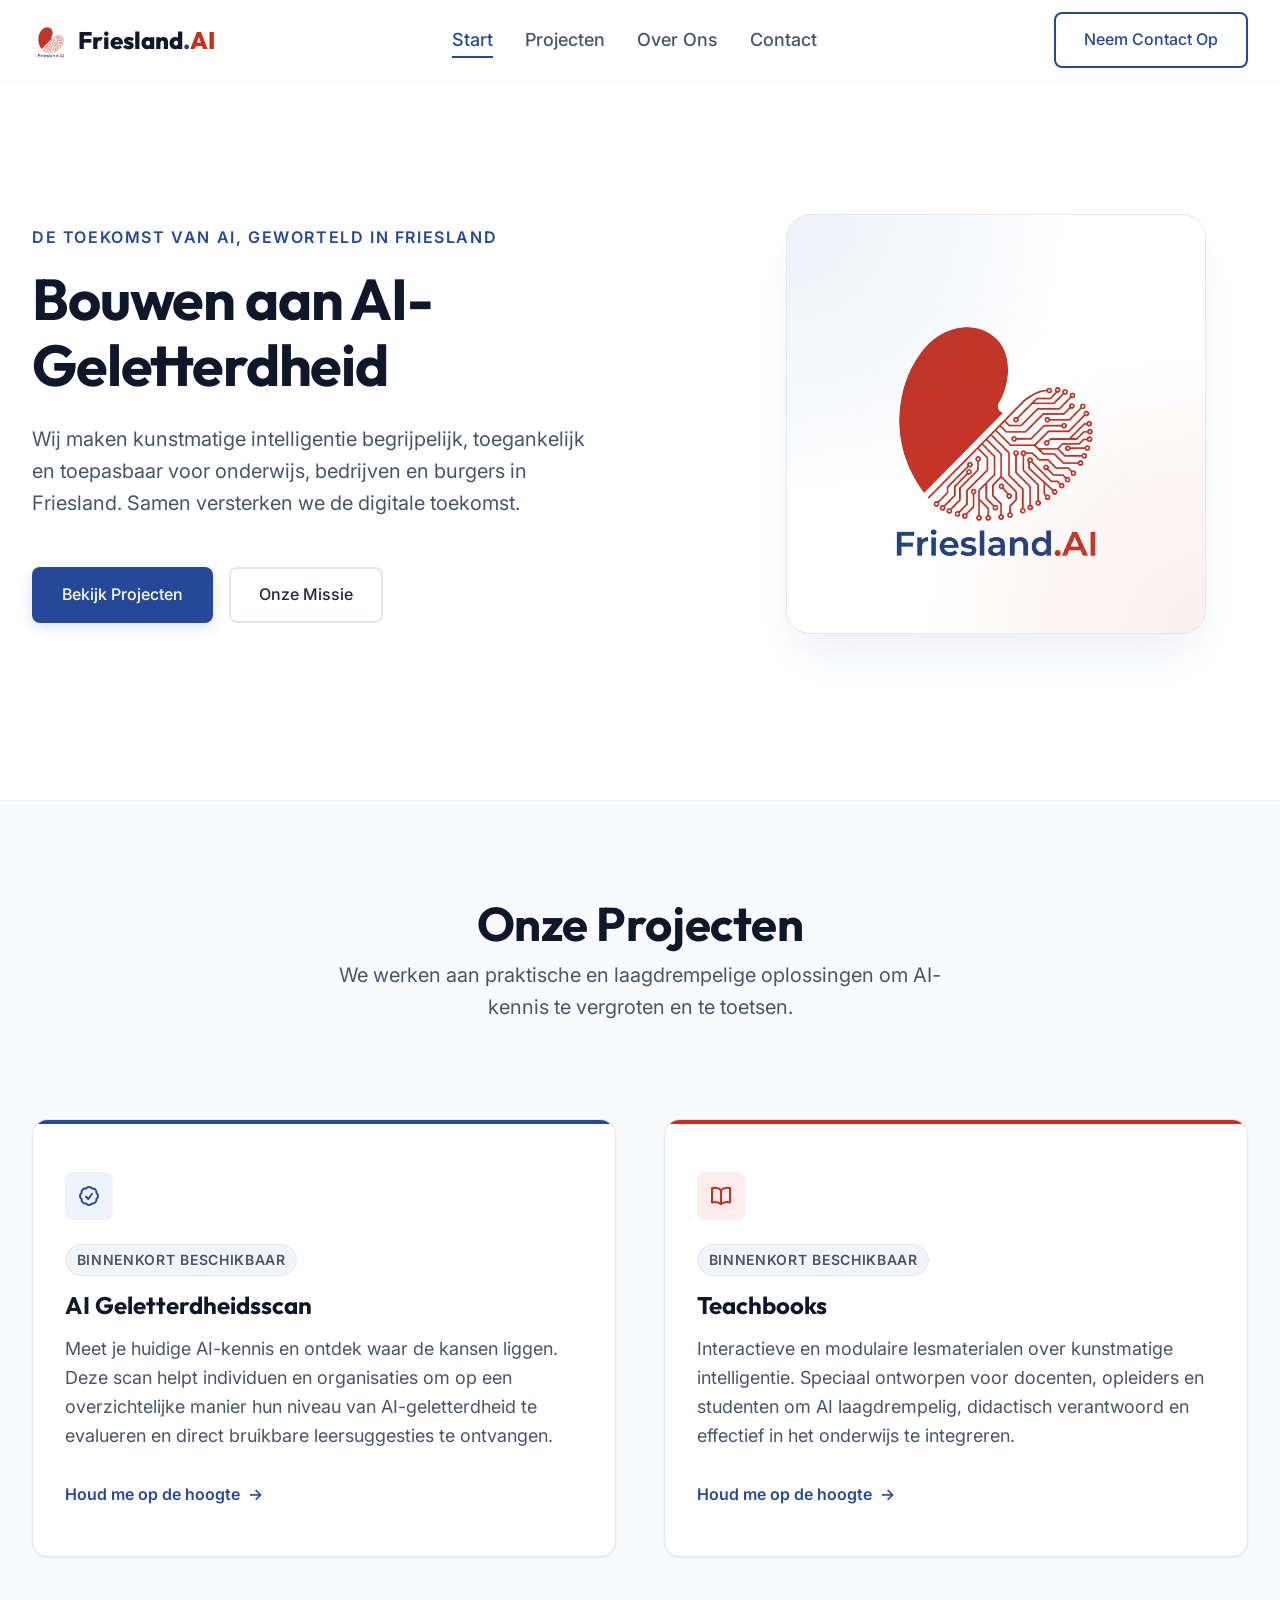
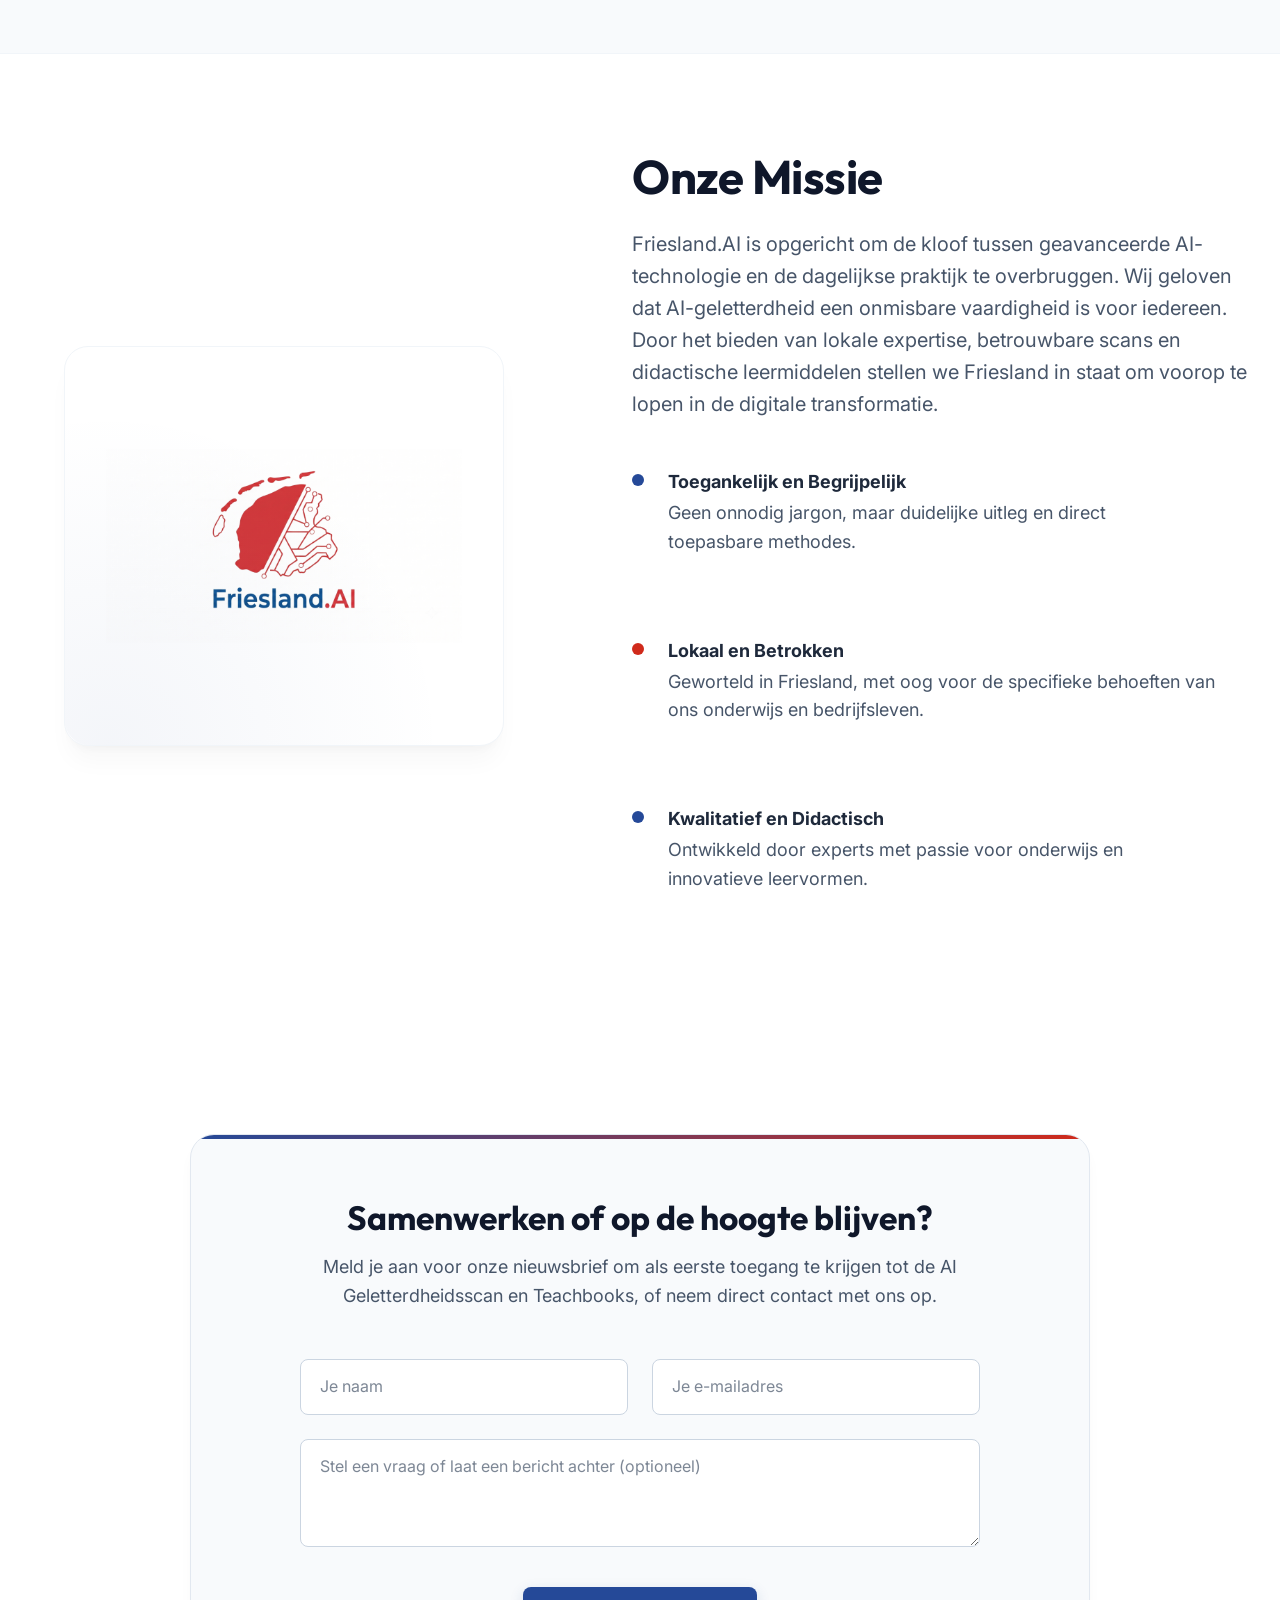
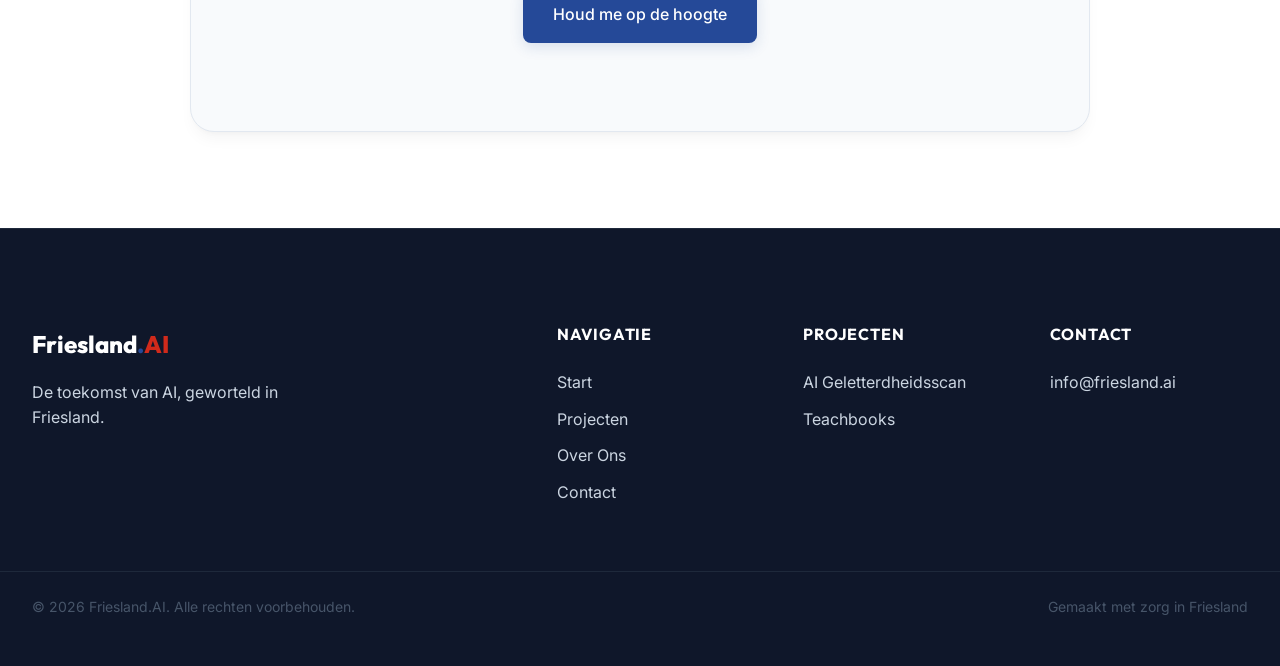
==== index.html @ bcb8479f "Add files via upload First commit" ====
<!DOCTYPE html>
<html lang="nl">
<head>
    <meta charset="UTF-8">
    <meta name="viewport" content="width=device-width, initial-scale=1.0">
    <meta name="description" content="Friesland.AI - Bouwen aan AI-geletterdheid in Friesland. Ontdek de AI Geletterdheidsscan en Teachbooks. De toekomst van AI, geworteld in Friesland.">
    <title>Friesland.AI | Bouwen aan AI-Geletterdheid</title>
    
    <!-- Favicon -->
    <link rel="icon" type="image/png" href="assets/logo_pompebled.png">
    
    <!-- Google Fonts -->
    <link rel="preconnect" href="https://fonts.googleapis.com">
    <link rel="preconnect" href="https://fonts.gstatic.com" crossorigin>
    <link href="https://fonts.googleapis.com/css2?family=Inter:wght@300;400;500;600&family=Outfit:wght@400;500;600;700;800&display=swap" rel="stylesheet">
    
    <!-- Stylesheet -->
    <link rel="stylesheet" href="styles/main.css">
</head>
<body>
    <!-- Background Glow Accents -->
    <div class="bg-glow bg-glow-blue" aria-hidden="true"></div>
    <div class="bg-glow bg-glow-red" aria-hidden="true"></div>

    <!-- Navigation Header -->
    <header class="site-header">
        <div class="header-container container">
            <a href="#home" class="logo-link" aria-label="Friesland.AI home">
                <img src="assets/logo_pompebled.png" alt="Friesland.AI Logo" class="nav-logo">
                <span class="logo-text">Friesland<span class="logo-dot">.</span><span class="logo-ai">AI</span></span>
            </a>
            <nav class="main-nav" aria-label="Hoofdmenu">
                <ul class="nav-list">
                    <li><a href="#home" class="nav-link active">Start</a></li>
                    <li><a href="#projecten" class="nav-link">Projecten</a></li>
                    <li><a href="#over-ons" class="nav-link">Over Ons</a></li>
                    <li><a href="#contact" class="nav-link">Contact</a></li>
                </ul>
            </nav>
            <div class="header-cta">
                <a href="#contact" class="btn btn-outline" id="header-cta-btn">Neem Contact Op</a>
            </div>
            <button class="mobile-nav-toggle" aria-controls="main-nav" aria-expanded="false" aria-label="Menu openen/sluiten">
                <span class="hamburger-line"></span>
                <span class="hamburger-line"></span>
                <span class="hamburger-line"></span>
            </button>
        </div>
    </header>

    <!-- Main Content -->
    <main>
        <!-- Hero Section -->
        <section id="home" class="hero-section container">
            <div class="hero-grid">
                <div class="hero-content reveal-on-scroll">
                    <span class="hero-tagline">De toekomst van AI, geworteld in Friesland</span>
                    <h1 class="hero-title">Bouwen aan AI-Geletterdheid</h1>
                    <p class="hero-lead">Wij maken kunstmatige intelligentie begrijpelijk, toegankelijk en toepasbaar voor onderwijs, bedrijven en burgers in Friesland. Samen versterken we de digitale toekomst.</p>
                    <div class="hero-actions">
                        <a href="#projecten" class="btn btn-primary">Bekijk Projecten</a>
                        <a href="#over-ons" class="btn btn-secondary">Onze Missie</a>
                    </div>
                </div>
                <div class="hero-visual-wrapper reveal-on-scroll delay-200">
                    <div class="hero-card">
                        <div class="hero-card-inner">
                            <img src="assets/logo_pompebled.png" alt="Friesland.AI Pompeblêd Logo" class="hero-logo-img">
                            <div class="hero-card-glow"></div>
                        </div>
                    </div>
                </div>
            </div>
        </section>

        <!-- Projects / Features Section -->
        <section id="projecten" class="projects-section">
            <div class="container">
                <div class="section-header reveal-on-scroll">
                    <h2 class="section-title">Onze Projecten</h2>
                    <p class="section-subtitle font-pretty">We werken aan praktische en laagdrempelige oplossingen om AI-kennis te vergroten en te toetsen.</p>
                </div>
                
                <div class="projects-grid">
                    <!-- Project 1: AI Geletterdheidsscan -->
                    <article class="project-card reveal-on-scroll">
                        <div class="card-accent-line card-accent-blue"></div>
                        <div class="card-content">
                            <div class="project-icon-box icon-blue" aria-hidden="true">
                                <svg xmlns="http://www.w3.org/2000/svg" fill="none" viewBox="0 0 24 24" stroke-width="2" stroke="currentColor" class="project-icon">
                                    <path stroke-linecap="round" stroke-linejoin="round" d="M9 12.75 11.25 15 15 9.75M21 12c0 1.268-.63 2.39-1.593 3.068a3.745 3.745 0 0 1-1.043 3.296 3.745 3.745 0 0 1-3.296 1.043A3.745 3.745 0 0 1 12 21c-1.268 0-2.39-.63-3.068-1.593a3.746 3.746 0 0 1-3.296-1.043 3.746 3.746 0 0 1-1.043-3.296A3.745 3.745 0 0 1 3 12c0-1.268.63-2.39 1.593-3.068a3.745 3.745 0 0 1 1.043-3.296 3.746 3.746 0 0 1 3.296-1.043A3.746 3.746 0 0 1 12 3c1.268 0 2.39.63 3.068 1.593a3.746 3.746 0 0 1 3.296 1.043 3.746 3.746 0 0 1 1.043 3.296A3.745 3.745 0 0 1 21 12Z" />
                                </svg>
                            </div>
                            <span class="badge badge-soon">Binnenkort beschikbaar</span>
                            <h3 class="project-title">AI Geletterdheidsscan</h3>
                            <p class="project-description font-pretty">Meet je huidige AI-kennis en ontdek waar de kansen liggen. Deze scan helpt individuen en organisaties om op een overzichtelijke manier hun niveau van AI-geletterdheid te evalueren en direct bruikbare leersuggesties te ontvangen.</p>
                            <a href="#contact" class="btn-text">Houd me op de hoogte <span class="arrow" aria-hidden="true">&rarr;</span></a>
                        </div>
                    </article>

                    <!-- Project 2: Teachbooks -->
                    <article class="project-card reveal-on-scroll delay-100">
                        <div class="card-accent-line card-accent-red"></div>
                        <div class="card-content">
                            <div class="project-icon-box icon-red" aria-hidden="true">
                                <svg xmlns="http://www.w3.org/2000/svg" fill="none" viewBox="0 0 24 24" stroke-width="2" stroke="currentColor" class="project-icon">
                                    <path stroke-linecap="round" stroke-linejoin="round" d="M12 6.042A8.967 8.967 0 0 0 6 3.75c-1.052 0-2.062.18-3 .512v14.25A8.987 8.987 0 0 1 6 18c2.305 0 4.408.867 6 2.292m0-14.25a8.966 8.966 0 0 1 6-2.292c1.052 0 2.062.18 3 .512v14.25A8.987 8.987 0 0 0 18 18a8.967 8.967 0 0 0-6 2.292m0-14.25v14.25" />
                                </svg>
                            </div>
                            <span class="badge badge-soon">Binnenkort beschikbaar</span>
                            <h3 class="project-title">Teachbooks</h3>
                            <p class="project-description font-pretty">Interactieve en modulaire lesmaterialen over kunstmatige intelligentie. Speciaal ontworpen voor docenten, opleiders en studenten om AI laagdrempelig, didactisch verantwoord en effectief in het onderwijs te integreren.</p>
                            <a href="#contact" class="btn-text">Houd me op de hoogte <span class="arrow" aria-hidden="true">&rarr;</span></a>
                        </div>
                    </article>
                </div>
            </div>
        </section>

        <!-- About Section -->
        <section id="over-ons" class="about-section container">
            <div class="about-grid">
                <div class="about-visual-wrapper reveal-on-scroll">
                    <div class="about-card">
                        <img src="assets/logo_map.png" alt="Friesland.AI Tech Kaart" class="about-logo-img">
                        <div class="about-card-glow"></div>
                    </div>
                </div>
                <div class="about-content reveal-on-scroll delay-200">
                    <h2 class="section-title">Onze Missie</h2>
                    <p class="font-pretty">Friesland.AI is opgericht om de kloof tussen geavanceerde AI-technologie en de dagelijkse praktijk te overbruggen. Wij geloven dat AI-geletterdheid een onmisbare vaardigheid is voor iedereen. Door het bieden van lokale expertise, betrouwbare scans en didactische leermiddelen stellen we Friesland in staat om voorop te lopen in de digitale transformatie.</p>
                    
                    <ul class="values-list" role="list">
                        <li>
                            <span class="value-bullet bullet-blue" aria-hidden="true"></span>
                            <div>
                                <strong>Toegankelijk en Begrijpelijk</strong>
                                <p class="value-desc font-pretty">Geen onnodig jargon, maar duidelijke uitleg en direct toepasbare methodes.</p>
                            </div>
                        </li>
                        <li>
                            <span class="value-bullet bullet-red" aria-hidden="true"></span>
                            <div>
                                <strong>Lokaal en Betrokken</strong>
                                <p class="value-desc font-pretty">Geworteld in Friesland, met oog voor de specifieke behoeften van ons onderwijs en bedrijfsleven.</p>
                            </div>
                        </li>
                        <li>
                            <span class="value-bullet bullet-blue" aria-hidden="true"></span>
                            <div>
                                <strong>Kwalitatief en Didactisch</strong>
                                <p class="value-desc font-pretty">Ontwikkeld door experts met passie voor onderwijs en innovatieve leervormen.</p>
                            </div>
                        </li>
                    </ul>
                </div>
            </div>
        </section>

        <!-- Contact Section -->
        <section id="contact" class="contact-section">
            <div class="container">
                <div class="contact-card reveal-on-scroll">
                    <div class="contact-card-content">
                        <h2 class="contact-title">Samenwerken of op de hoogte blijven?</h2>
                        <p class="contact-lead font-pretty">Meld je aan voor onze nieuwsbrief om als eerste toegang te krijgen tot de AI Geletterdheidsscan en Teachbooks, of neem direct contact met ons op.</p>
                        
                        <!-- Mini Registration Form -->
                        <form id="contact-form" class="contact-form" aria-label="Aanmelden of contact opnemen">
                            <div class="form-group-row">
                                <div class="form-group">
                                    <label for="name" class="sr-only">Naam</label>
                                    <input type="text" id="name" name="name" placeholder="Je naam" required autocomplete="name">
                                </div>
                                <div class="form-group">
                                    <label for="email" class="sr-only">E-mailadres</label>
                                    <input type="email" id="email" name="email" placeholder="Je e-mailadres" required autocomplete="email">
                                </div>
                            </div>
                            <div class="form-group-textarea">
                                <label for="message" class="sr-only">Bericht (optioneel)</label>
                                <textarea id="message" name="message" placeholder="Stel een vraag of laat een bericht achter (optioneel)" rows="3"></textarea>
                            </div>
                            <button type="submit" class="btn btn-primary btn-submit">Houd me op de hoogte</button>
                        </form>
                        <div id="form-feedback" class="form-feedback" role="alert" aria-live="polite"></div>
                    </div>
                </div>
            </div>
        </section>
    </main>

    <!-- Footer -->
    <footer class="site-footer">
        <div class="container footer-container">
            <div class="footer-brand">
                <span class="footer-logo">Friesland<span class="logo-dot">.</span><span class="logo-ai">AI</span></span>
                <p class="footer-tagline">De toekomst van AI, geworteld in Friesland.</p>
            </div>
            <div class="footer-links">
                <div class="footer-nav-col">
                    <h4 class="footer-col-title">Navigatie</h4>
                    <ul class="footer-list">
                        <li><a href="#home">Start</a></li>
                        <li><a href="#projecten">Projecten</a></li>
                        <li><a href="#over-ons">Over Ons</a></li>
                        <li><a href="#contact">Contact</a></li>
                    </ul>
                </div>
                <div class="footer-nav-col">
                    <h4 class="footer-col-title">Projecten</h4>
                    <ul class="footer-list">
                        <li><a href="#projecten">AI Geletterdheidsscan</a></li>
                        <li><a href="#projecten">Teachbooks</a></li>
                    </ul>
                </div>
                <div class="footer-nav-col">
                    <h4 class="footer-col-title">Contact</h4>
                    <ul class="footer-list">
                        <li><a href="mailto:info@friesland.ai" class="footer-email">info@friesland.ai</a></li>
                    </ul>
                </div>
            </div>
        </div>
        <div class="footer-bottom container">
            <p class="copyright">&copy; 2026 Friesland.AI. Alle rechten voorbehouden.</p>
            <p class="credits">Gemaakt met zorg in Friesland</p>
        </div>
    </footer>

    <!-- Script -->
    <script src="scripts/main.js"></script>
</body>
</html>
---- styles/main.css ----
/* CSS Cascade Layers */
@layer reset, tokens, base, layout, components, utilities;

@layer reset {
    /* Modern Reset */
    *, *::before, *::after {
        box-sizing: border-box;
        margin: 0;
        padding: 0;
    }

    html {
        scroll-behavior: smooth;
        -webkit-text-size-adjust: 100%;
    }

    body {
        min-height: 100vh;
        text-rendering: optimizeSpeed;
        line-height: 1.6;
        overflow-x: hidden;
    }

    img, picture, svg {
        max-width: 100%;
        display: block;
    }

    input, button, textarea, select {
        font: inherit;
    }

    a {
        text-decoration: none;
        color: inherit;
    }

    ul, ol {
        list-style: none;
    }
}

@layer tokens {
    :root {
        /* Color Palette */
        /* Primary Blue: #244994 -> hsl(221, 61%, 37%) */
        --color-primary-hue: 221;
        --color-primary-saturation: 61%;
        --color-primary-lightness: 37%;
        --color-primary: hsl(var(--color-primary-hue), var(--color-primary-saturation), var(--color-primary-lightness));
        --color-primary-subtle: hsl(var(--color-primary-hue), var(--color-primary-saturation), 96%);
        
        /* Secondary Red: #c73326 -> hsl(5, 77%, 46%) */
        --color-secondary-hue: 5;
        --color-secondary-saturation: 77%;
        --color-secondary-lightness: 46%;
        --color-secondary: hsl(var(--color-secondary-hue), var(--color-secondary-saturation), var(--color-secondary-lightness));
        --color-secondary-subtle: hsl(var(--color-secondary-hue), var(--color-secondary-saturation), 96%);

        /* Neutrals */
        --color-white: #ffffff;
        --color-neutral-50: #f8fafc;
        --color-neutral-100: #f1f5f9;
        --color-neutral-200: #e2e8f0;
        --color-neutral-300: #cbd5e1;
        --color-neutral-600: #475569;
        --color-neutral-800: #1e293b;
        --color-neutral-900: #0f172a;

        /* Semantic Colors */
        --color-bg: var(--color-white);
        --color-bg-subtle: var(--color-neutral-50);
        --color-text: var(--color-neutral-800);
        --color-text-muted: var(--color-neutral-600);
        --color-border: var(--color-neutral-200);

        /* Typography */
        --font-sans: 'Inter', system-ui, sans-serif;
        --font-display: 'Outfit', system-ui, sans-serif;

        /* Fluid Font Sizes using clamp() */
        --fs-xs: clamp(0.75rem, 0.7rem + 0.25vw, 0.875rem);
        --fs-sm: clamp(0.875rem, 0.8rem + 0.35vw, 1rem);
        --fs-base: clamp(1rem, 0.95rem + 0.25vw, 1.125rem);
        --fs-lg: clamp(1.125rem, 1.05rem + 0.4vw, 1.25rem);
        --fs-xl: clamp(1.25rem, 1.15rem + 0.5vw, 1.5rem);
        --fs-2xl: clamp(1.5rem, 1.3rem + 1vw, 2.25rem);
        --fs-3xl: clamp(2rem, 1.75rem + 1.5vw, 3.25rem);
        --fs-4xl: clamp(2.5rem, 2rem + 2vw, 4.5rem);

        /* Spacing */
        --space-xs: 0.5rem;
        --space-sm: 1rem;
        --space-md: 1.5rem;
        --space-lg: 2rem;
        --space-xl: 3rem;
        --space-2xl: 4rem;
        --space-3xl: 6rem;

        /* Transitions */
        --transition-fast: 0.2s cubic-bezier(0.4, 0, 0.2, 1);
        --transition-normal: 0.3s cubic-bezier(0.4, 0, 0.2, 1);
        --transition-slow: 0.6s cubic-bezier(0.4, 0, 0.2, 1);

        /* Shadows */
        --shadow-sm: 0 1px 3px 0 rgb(0 0 0 / 0.05), 0 1px 2px -1px rgb(0 0 0 / 0.05);
        --shadow-md: 0 4px 6px -1px rgb(0 0 0 / 0.05), 0 2px 4px -2px rgb(0 0 0 / 0.05);
        --shadow-lg: 0 10px 15px -3px rgb(0 0 0 / 0.04), 0 4px 6px -4px rgb(0 0 0 / 0.04);
        --shadow-xl: 0 20px 25px -5px rgb(0 0 0 / 0.03), 0 8px 10px -6px rgb(0 0 0 / 0.03);
        --shadow-premium: 0 30px 60px -15px rgba(36, 73, 148, 0.08), 0 15px 30px -10px rgba(199, 51, 38, 0.04);

        /* Border Radius */
        --radius-sm: 8px;
        --radius-md: 16px;
        --radius-lg: 24px;
        --radius-full: 9999px;
    }
}

@layer base {
    html {
        color-scheme: light;
        background-color: var(--color-bg);
    }

    body {
        font-family: var(--font-sans);
        color: var(--color-text);
        font-size: var(--fs-base);
        background-color: var(--color-bg);
    }

    h1, h2, h3, h4 {
        font-family: var(--font-display);
        color: var(--color-neutral-900);
        font-weight: 700;
        line-height: 1.15;
    }

    h1 { font-size: var(--fs-4xl); }
    h2 { font-size: var(--fs-3xl); }
    h3 { font-size: var(--fs-2xl); }
    h4 { font-size: var(--fs-xl); }

    p {
        color: var(--color-text-muted);
        line-height: 1.6;
    }

    /* Selection Highlight Styling */
    ::selection {
        background-color: hsla(var(--color-primary-hue), var(--color-primary-saturation), var(--color-primary-lightness), 0.1);
        color: var(--color-primary);
    }

    /* Accessibility Focus Styling */
    :focus-visible {
        outline: 3px solid var(--color-primary);
        outline-offset: 4px;
    }
}

@layer layout {
    .container {
        width: 100%;
        max-width: 1280px;
        margin-inline: auto;
        padding-inline: var(--space-md);
    }

    @media (min-width: 640px) {
        .container {
            padding-inline: var(--space-lg);
        }
    }

    /* Background Ambient Glows */
    .bg-glow {
        position: absolute;
        width: min(80vw, 600px);
        aspect-ratio: 1;
        border-radius: var(--radius-full);
        filter: blur(120px);
        opacity: 0.08;
        pointer-events: none;
        z-index: -1;
    }

    .bg-glow-blue {
        top: -100px;
        left: -100px;
        background: radial-gradient(circle, var(--color-primary) 0%, transparent 70%);
    }

    .bg-glow-red {
        top: 40vh;
        right: -200px;
        background: radial-gradient(circle, var(--color-secondary) 0%, transparent 70%);
    }

    /* Site Header */
    .site-header {
        position: fixed;
        top: 0;
        left: 0;
        width: 100%;
        z-index: 100;
        border-bottom: 1px solid rgba(226, 232, 240, 0.4);
        background-color: rgba(255, 255, 255, 0.8);
        backdrop-filter: blur(12px);
        -webkit-backdrop-filter: blur(12px);
        transition: background-color var(--transition-fast), border-color var(--transition-fast);
    }

    .site-header.scrolled {
        background-color: rgba(255, 255, 255, 0.95);
        border-bottom-color: var(--color-neutral-200);
        box-shadow: 0 10px 30px -10px rgba(0, 0, 0, 0.02);
    }

    .header-container {
        display: flex;
        align-items: center;
        justify-content: space-between;
        height: 80px;
        transition: height var(--transition-fast);
    }

    .site-header.scrolled .header-container {
        height: 68px;
    }

    .logo-link {
        display: flex;
        align-items: center;
        gap: var(--space-xs);
        font-family: var(--font-display);
        font-weight: 800;
        font-size: var(--fs-xl);
        color: var(--color-neutral-900);
    }

    .nav-logo {
        height: 38px;
        width: auto;
        object-fit: contain;
    }

    .logo-dot {
        color: var(--color-primary);
    }

    .logo-ai {
        color: var(--color-secondary);
    }

    .main-nav {
        display: none;
    }

    .nav-list {
        display: flex;
        gap: var(--space-lg);
    }

    .nav-link {
        font-weight: 500;
        color: var(--color-text-muted);
        transition: color var(--transition-fast);
        position: relative;
        padding-block: var(--space-xs);
    }

    .nav-link::after {
        content: '';
        position: absolute;
        bottom: 0;
        left: 0;
        width: 100%;
        height: 2px;
        background-color: var(--color-primary);
        transform: scaleX(0);
        transform-origin: right;
        transition: transform var(--transition-fast);
    }

    .nav-link:hover {
        color: var(--color-primary);
    }

    .nav-link:hover::after,
    .nav-link.active::after {
        transform: scaleX(1);
        transform-origin: left;
    }

    .nav-link.active {
        color: var(--color-primary);
    }

    .header-cta {
        display: none;
    }

    /* Mobile Menu Toggle */
    .mobile-nav-toggle {
        display: flex;
        flex-direction: column;
        justify-content: space-between;
        width: 24px;
        height: 18px;
        background: transparent;
        border: none;
        cursor: pointer;
        z-index: 150;
    }

    .hamburger-line {
        width: 100%;
        height: 2px;
        background-color: var(--color-neutral-900);
        transition: transform var(--transition-normal), opacity var(--transition-normal);
        transform-origin: left center;
    }

    .mobile-nav-toggle[aria-expanded="true"] .hamburger-line:nth-child(1) {
        transform: rotate(45deg) translate(0, -1px);
    }

    .mobile-nav-toggle[aria-expanded="true"] .hamburger-line:nth-child(2) {
        opacity: 0;
    }

    .mobile-nav-toggle[aria-expanded="true"] .hamburger-line:nth-child(3) {
        transform: rotate(-45deg) translate(0, 1px);
    }

    /* Desktop Navigation overrides */
    @media (min-width: 768px) {
        .main-nav {
            display: block;
        }

        .header-cta {
            display: block;
        }

        .mobile-nav-toggle {
            display: none;
        }
    }

    /* Mobile Nav Active */
    @media (max-width: 767px) {
        .main-nav {
            position: fixed;
            top: 0;
            left: 0;
            width: 100%;
            height: 100vh;
            background-color: var(--color-white);
            z-index: 90;
            display: flex;
            align-items: center;
            justify-content: center;
            transform: translateX(100%);
            transition: transform var(--transition-normal);
        }

        .main-nav.active {
            transform: translateX(0);
        }

        .nav-list {
            flex-direction: column;
            align-items: center;
            gap: var(--space-xl);
        }

        .nav-link {
            font-size: var(--fs-xl);
        }
    }

    /* Hero Section Layout */
    .hero-section {
        padding-top: calc(80px + var(--space-2xl));
        padding-bottom: var(--space-3xl);
        min-height: min(100vh, 800px);
        display: flex;
        align-items: center;
    }

    .hero-grid {
        display: grid;
        grid-template-columns: 1fr;
        gap: var(--space-2xl);
        align-items: center;
        width: 100%;
    }

    @media (min-width: 992px) {
        .hero-grid {
            grid-template-columns: 1.1fr 0.9fr;
            gap: var(--space-3xl);
        }
    }

    .hero-content {
        display: flex;
        flex-direction: column;
        align-items: flex-start;
    }

    .hero-tagline {
        font-family: var(--font-sans);
        font-weight: 600;
        font-size: var(--fs-sm);
        text-transform: uppercase;
        letter-spacing: 0.1em;
        color: var(--color-primary);
        margin-bottom: var(--space-sm);
        display: inline-block;
    }

    .hero-title {
        margin-bottom: var(--space-md);
        letter-spacing: -0.02em;
    }

    .hero-lead {
        font-size: var(--fs-lg);
        margin-bottom: var(--space-xl);
        max-width: 580px;
    }

    .hero-actions {
        display: flex;
        flex-wrap: wrap;
        gap: var(--space-sm);
        width: 100%;
    }

    @media (min-width: 480px) {
        .hero-actions {
            width: auto;
        }
    }

    /* Hero Visual Card */
    .hero-visual-wrapper {
        display: flex;
        justify-content: center;
        align-items: center;
    }

    .hero-card {
        width: 100%;
        max-width: 420px;
        aspect-ratio: 1;
        position: relative;
        perspective: 1000px;
    }

    .hero-card-inner {
        width: 100%;
        height: 100%;
        background-color: var(--color-white);
        border: 1px solid var(--color-neutral-200);
        border-radius: var(--radius-lg);
        box-shadow: var(--shadow-premium);
        display: flex;
        align-items: center;
        justify-content: center;
        padding: var(--space-xl);
        transition: transform var(--transition-normal), box-shadow var(--transition-normal);
        position: relative;
        overflow: hidden;
    }

    .hero-card:hover .hero-card-inner {
        transform: translateY(-8px) rotateX(4deg) rotateY(-4deg);
        box-shadow: 0 40px 80px -20px rgba(36, 73, 148, 0.12), 0 20px 40px -15px rgba(199, 51, 38, 0.06);
    }

    .hero-logo-img {
        width: 90%;
        height: 90%;
        object-fit: contain;
        transition: transform var(--transition-slow);
    }

    .hero-card:hover .hero-logo-img {
        transform: scale(1.04);
    }

    .hero-card-glow {
        position: absolute;
        top: 0;
        left: 0;
        width: 100%;
        height: 100%;
        background: radial-gradient(circle at 100% 100%, rgba(199, 51, 38, 0.08) 0%, transparent 50%),
                    radial-gradient(circle at 0% 0%, rgba(36, 73, 148, 0.08) 0%, transparent 50%);
        pointer-events: none;
    }

    /* Projects Section Layout */
    .projects-section {
        background-color: var(--color-bg-subtle);
        padding-block: var(--space-3xl);
        border-block: 1px solid var(--color-neutral-100);
    }

    .section-header {
        text-align: center;
        margin-bottom: var(--space-3xl);
        max-width: 650px;
        margin-inline: auto;
    }

    .section-title {
        margin-bottom: var(--space-xs);
        letter-spacing: -0.01em;
    }

    .section-subtitle {
        font-size: var(--fs-lg);
        color: var(--color-text-muted);
    }

    .projects-grid {
        display: grid;
        grid-template-columns: 1fr;
        gap: var(--space-xl);
    }

    @media (min-width: 768px) {
        .projects-grid {
            grid-template-columns: repeat(2, 1fr);
        }
    }

    /* About Section Layout */
    .about-section {
        padding-block: var(--space-3xl);
    }

    .about-grid {
        display: grid;
        grid-template-columns: 1fr;
        gap: var(--space-2xl);
        align-items: center;
    }

    @media (min-width: 992px) {
        .about-grid {
            grid-template-columns: 0.9fr 1.1fr;
            gap: var(--space-3xl);
        }
    }

    .about-visual-wrapper {
        display: flex;
        justify-content: center;
    }

    .about-card {
        width: 100%;
        max-width: 440px;
        aspect-ratio: 1.1;
        background-color: var(--color-white);
        border: 1px solid var(--color-neutral-100);
        border-radius: var(--radius-lg);
        box-shadow: var(--shadow-xl);
        display: flex;
        align-items: center;
        justify-content: center;
        padding: var(--space-lg);
        position: relative;
    }

    .about-logo-img {
        width: 95%;
        height: 95%;
        object-fit: contain;
    }

    .about-card-glow {
        position: absolute;
        top: 0;
        left: 0;
        width: 100%;
        height: 100%;
        background: radial-gradient(circle at 10% 100%, rgba(36, 73, 148, 0.05) 0%, transparent 60%);
        pointer-events: none;
        border-radius: var(--radius-lg);
    }

    .about-content {
        display: flex;
        flex-direction: column;
        align-items: flex-start;
    }

    .about-content .section-title {
        margin-bottom: var(--space-md);
    }

    .about-content p {
        margin-bottom: var(--space-xl);
        font-size: var(--fs-lg);
    }

    /* Contact Section Layout */
    .contact-section {
        padding-block: var(--space-3xl);
        background-color: var(--color-bg);
    }

    .contact-card {
        background-color: var(--color-bg-subtle);
        border: 1px solid var(--color-neutral-200);
        border-radius: var(--radius-lg);
        padding: var(--space-xl) var(--space-md);
        max-width: 900px;
        margin-inline: auto;
        box-shadow: var(--shadow-lg);
        position: relative;
        overflow: hidden;
    }

    @media (min-width: 640px) {
        .contact-card {
            padding: var(--space-2xl) var(--space-xl);
        }
    }

    .contact-card::before {
        content: '';
        position: absolute;
        top: 0;
        left: 0;
        width: 100%;
        height: 4px;
        background: linear-gradient(to right, var(--color-primary), var(--color-secondary));
    }

    .contact-card-content {
        max-width: 680px;
        margin-inline: auto;
        text-align: center;
    }

    .contact-title {
        font-size: var(--fs-2xl);
        margin-bottom: var(--space-sm);
    }

    .contact-lead {
        font-size: var(--fs-base);
        margin-bottom: var(--space-xl);
    }

    /* Site Footer Layout */
    .site-footer {
        background-color: var(--color-neutral-900);
        color: var(--color-neutral-300);
        padding-top: var(--space-3xl);
        padding-bottom: var(--space-xl);
        border-top: 1px solid var(--color-neutral-800);
    }

    .footer-container {
        display: grid;
        grid-template-columns: 1fr;
        gap: var(--space-2xl);
        margin-bottom: var(--space-2xl);
    }

    @media (min-width: 768px) {
        .footer-container {
            grid-template-columns: 1fr 1.5fr;
        }
    }

    .footer-brand {
        display: flex;
        flex-direction: column;
        gap: var(--space-sm);
    }

    .footer-logo {
        font-family: var(--font-display);
        font-weight: 800;
        font-size: var(--fs-xl);
        color: var(--color-white);
    }

    .footer-tagline {
        color: var(--color-neutral-300);
        font-size: var(--fs-sm);
        max-width: 280px;
    }

    .footer-links {
        display: grid;
        grid-template-columns: repeat(2, 1fr);
        gap: var(--space-xl);
    }

    @media (min-width: 480px) {
        .footer-links {
            grid-template-columns: repeat(3, 1fr);
        }
    }

    .footer-col-title {
        color: var(--color-white);
        font-size: var(--fs-sm);
        text-transform: uppercase;
        letter-spacing: 0.05em;
        margin-bottom: var(--space-md);
    }

    .footer-list {
        display: flex;
        flex-direction: column;
        gap: var(--space-xs);
    }

    .footer-list a {
        font-size: var(--fs-sm);
        color: var(--color-neutral-300);
        transition: color var(--transition-fast);
    }

    .footer-list a:hover {
        color: var(--color-white);
    }

    .footer-email {
        word-break: break-all;
    }

    .footer-bottom {
        border-top: 1px solid var(--color-neutral-800);
        padding-top: var(--space-md);
        display: flex;
        flex-direction: column;
        gap: var(--space-sm);
        align-items: center;
        text-align: center;
    }

    @media (min-width: 640px) {
        .footer-bottom {
            flex-direction: row;
            justify-content: space-between;
            text-align: left;
        }
    }

    .copyright, .credits {
        font-size: var(--fs-xs);
        color: var(--color-neutral-600);
    }
}

@layer components {
    /* Buttons */
    .btn {
        display: inline-flex;
        align-items: center;
        justify-content: center;
        padding: 0.85em 1.75em;
        font-weight: 500;
        border-radius: var(--radius-sm);
        transition: transform var(--transition-fast), box-shadow var(--transition-fast), background-color var(--transition-fast), border-color var(--transition-fast), color var(--transition-fast);
        cursor: pointer;
        border: 2px solid transparent;
        font-size: var(--fs-sm);
        text-align: center;
    }

    .btn-primary {
        background-color: var(--color-primary);
        color: var(--color-white);
        box-shadow: 0 4px 14px 0 rgba(36, 73, 148, 0.15);
    }

    .btn-primary:hover {
        background-color: hsl(var(--color-primary-hue), var(--color-primary-saturation), calc(var(--color-primary-lightness) - 5%));
        transform: translateY(-2px);
        box-shadow: 0 6px 20px 0 rgba(36, 73, 148, 0.25);
    }

    .btn-primary:active {
        transform: translateY(0);
    }

    .btn-secondary {
        background-color: var(--color-bg);
        color: var(--color-text);
        border-color: var(--color-neutral-200);
    }

    .btn-secondary:hover {
        background-color: var(--color-bg-subtle);
        border-color: var(--color-neutral-300);
        transform: translateY(-2px);
    }

    .btn-secondary:active {
        transform: translateY(0);
    }

    .btn-outline {
        background-color: transparent;
        color: var(--color-primary);
        border-color: var(--color-primary);
    }

    .btn-outline:hover {
        background-color: var(--color-primary-subtle);
        transform: translateY(-2px);
    }

    .btn-outline:active {
        transform: translateY(0);
    }

    /* Cards */
    .project-card {
        background-color: var(--color-white);
        border: 1px solid var(--color-neutral-200);
        border-radius: var(--radius-md);
        overflow: hidden;
        display: flex;
        flex-direction: column;
        position: relative;
        box-shadow: var(--shadow-sm);
        transition: transform var(--transition-normal), box-shadow var(--transition-normal), border-color var(--transition-normal);
    }

    .project-card:hover {
        transform: translateY(-6px);
        box-shadow: var(--shadow-lg);
        border-color: var(--color-neutral-300);
    }

    .card-accent-line {
        height: 4px;
        width: 100%;
    }

    .card-accent-blue {
        background-color: var(--color-primary);
    }

    .card-accent-red {
        background-color: var(--color-secondary);
    }

    .card-content {
        padding: var(--space-xl) var(--space-lg);
        display: flex;
        flex-direction: column;
        align-items: flex-start;
        flex-grow: 1;
    }

    .project-icon-box {
        display: inline-flex;
        align-items: center;
        justify-content: center;
        width: 48px;
        aspect-ratio: 1;
        border-radius: var(--radius-sm);
        margin-bottom: var(--space-md);
    }

    .icon-blue {
        background-color: var(--color-primary-subtle);
        color: var(--color-primary);
    }

    .icon-red {
        background-color: var(--color-secondary-subtle);
        color: var(--color-secondary);
    }

    .project-icon {
        width: 24px;
        height: 24px;
    }

    .project-title {
        font-size: var(--fs-xl);
        margin-bottom: var(--space-sm);
    }

    .project-description {
        margin-bottom: var(--space-lg);
        flex-grow: 1;
    }

    /* Badges */
    .badge {
        display: inline-block;
        padding: 0.25em 0.75em;
        font-size: var(--fs-xs);
        font-weight: 600;
        border-radius: var(--radius-full);
        margin-bottom: var(--space-sm);
        text-transform: uppercase;
        letter-spacing: 0.05em;
    }

    .badge-soon {
        background-color: var(--color-neutral-100);
        color: var(--color-neutral-600);
        border: 1px solid var(--color-neutral-200);
    }

    .project-card:hover .badge-soon {
        background-color: var(--color-white);
        border-color: var(--color-neutral-300);
    }

    /* Interactive text links */
    .btn-text {
        font-weight: 600;
        font-size: var(--fs-sm);
        color: var(--color-primary);
        display: inline-flex;
        align-items: center;
        gap: var(--space-xs);
        transition: color var(--transition-fast);
    }

    .btn-text .arrow {
        transition: transform var(--transition-fast);
    }

    .btn-text:hover {
        color: var(--color-secondary);
    }

    .btn-text:hover .arrow {
        transform: translateX(4px);
    }

    /* Value items in about us */
    .values-list {
        display: flex;
        flex-direction: column;
        gap: var(--space-lg);
        width: 100%;
    }

    .values-list li {
        display: flex;
        gap: var(--space-md);
        align-items: flex-start;
    }

    .value-bullet {
        width: 12px;
        height: 12px;
        border-radius: var(--radius-full);
        margin-top: 6px;
        flex-shrink: 0;
    }

    .bullet-blue { background-color: var(--color-primary); }
    .bullet-red { background-color: var(--color-secondary); }

    .value-desc {
        font-size: var(--fs-base);
        margin-top: 2px;
    }

    /* Contact Form Styles */
    .contact-form {
        width: 100%;
        display: flex;
        flex-direction: column;
        gap: var(--space-md);
        margin-top: var(--space-lg);
    }

    .form-group-row {
        display: grid;
        grid-template-columns: 1fr;
        gap: var(--space-md);
    }

    @media (min-width: 640px) {
        .form-group-row {
            grid-template-columns: repeat(2, 1fr);
        }
    }

    .form-group, .form-group-textarea {
        display: flex;
        flex-direction: column;
    }

    .contact-form input,
    .contact-form textarea {
        width: 100%;
        padding: 0.9em 1.2em;
        background-color: var(--color-white);
        border: 1px solid var(--color-neutral-300);
        border-radius: var(--radius-sm);
        font-size: var(--fs-sm);
        transition: border-color var(--transition-fast), box-shadow var(--transition-fast);
        color: var(--color-neutral-900);
    }

    .contact-form input::placeholder,
    .contact-form textarea::placeholder {
        color: var(--color-neutral-600);
        opacity: 0.7;
    }

    .contact-form input:focus,
    .contact-form textarea:focus {
        outline: none;
        border-color: var(--color-primary);
        box-shadow: 0 0 0 3px hsla(var(--color-primary-hue), var(--color-primary-saturation), var(--color-primary-lightness), 0.1);
    }

    .contact-form textarea {
        resize: vertical;
        min-block-size: 100px;
    }

    .btn-submit {
        width: 100%;
        margin-top: var(--space-sm);
    }

    @media (min-width: 480px) {
        .btn-submit {
            align-self: center;
            width: auto;
            min-width: 220px;
        }
    }

    .form-feedback {
        margin-top: var(--space-md);
        font-size: var(--fs-sm);
        font-weight: 500;
        opacity: 0;
        transition: opacity var(--transition-fast);
    }

    .form-feedback.success {
        color: #15803d; /* Green alert color */
        opacity: 1;
    }

    .form-feedback.error {
        color: var(--color-secondary);
        opacity: 1;
    }
}

@layer utilities {
    /* Screen Reader Only utility */
    .sr-only {
        position: absolute;
        width: 1px;
        height: 1px;
        padding: 0;
        margin: -1px;
        overflow: hidden;
        clip: rect(0, 0, 0, 0);
        white-space: nowrap;
        border: 0;
    }

    /* Text wrapping enhancements */
    .font-pretty {
        text-wrap: pretty;
    }

    /* Reveal animations setup */
    .reveal-on-scroll {
        opacity: 0;
        transform: translateY(30px);
        transition: opacity var(--transition-slow), transform var(--transition-slow);
    }

    .reveal-on-scroll.revealed {
        opacity: 1;
        transform: translateY(0);
    }

    .delay-100 { transition-delay: 100ms; }
    .delay-200 { transition-delay: 200ms; }
    .delay-300 { transition-delay: 300ms; }

    /* Accessibility reduced motion */
    @media (prefers-reduced-motion: reduce) {
        .reveal-on-scroll {
            opacity: 1 !important;
            transform: none !important;
            transition: none !important;
        }
        
        .btn, .project-card, .hero-card-inner, .btn-text .arrow, .hero-logo-img {
            transition: none !important;
            transform: none !important;
            box-shadow: none !important;
        }
        
        html {
            scroll-behavior: auto !important;
        }
    }
}
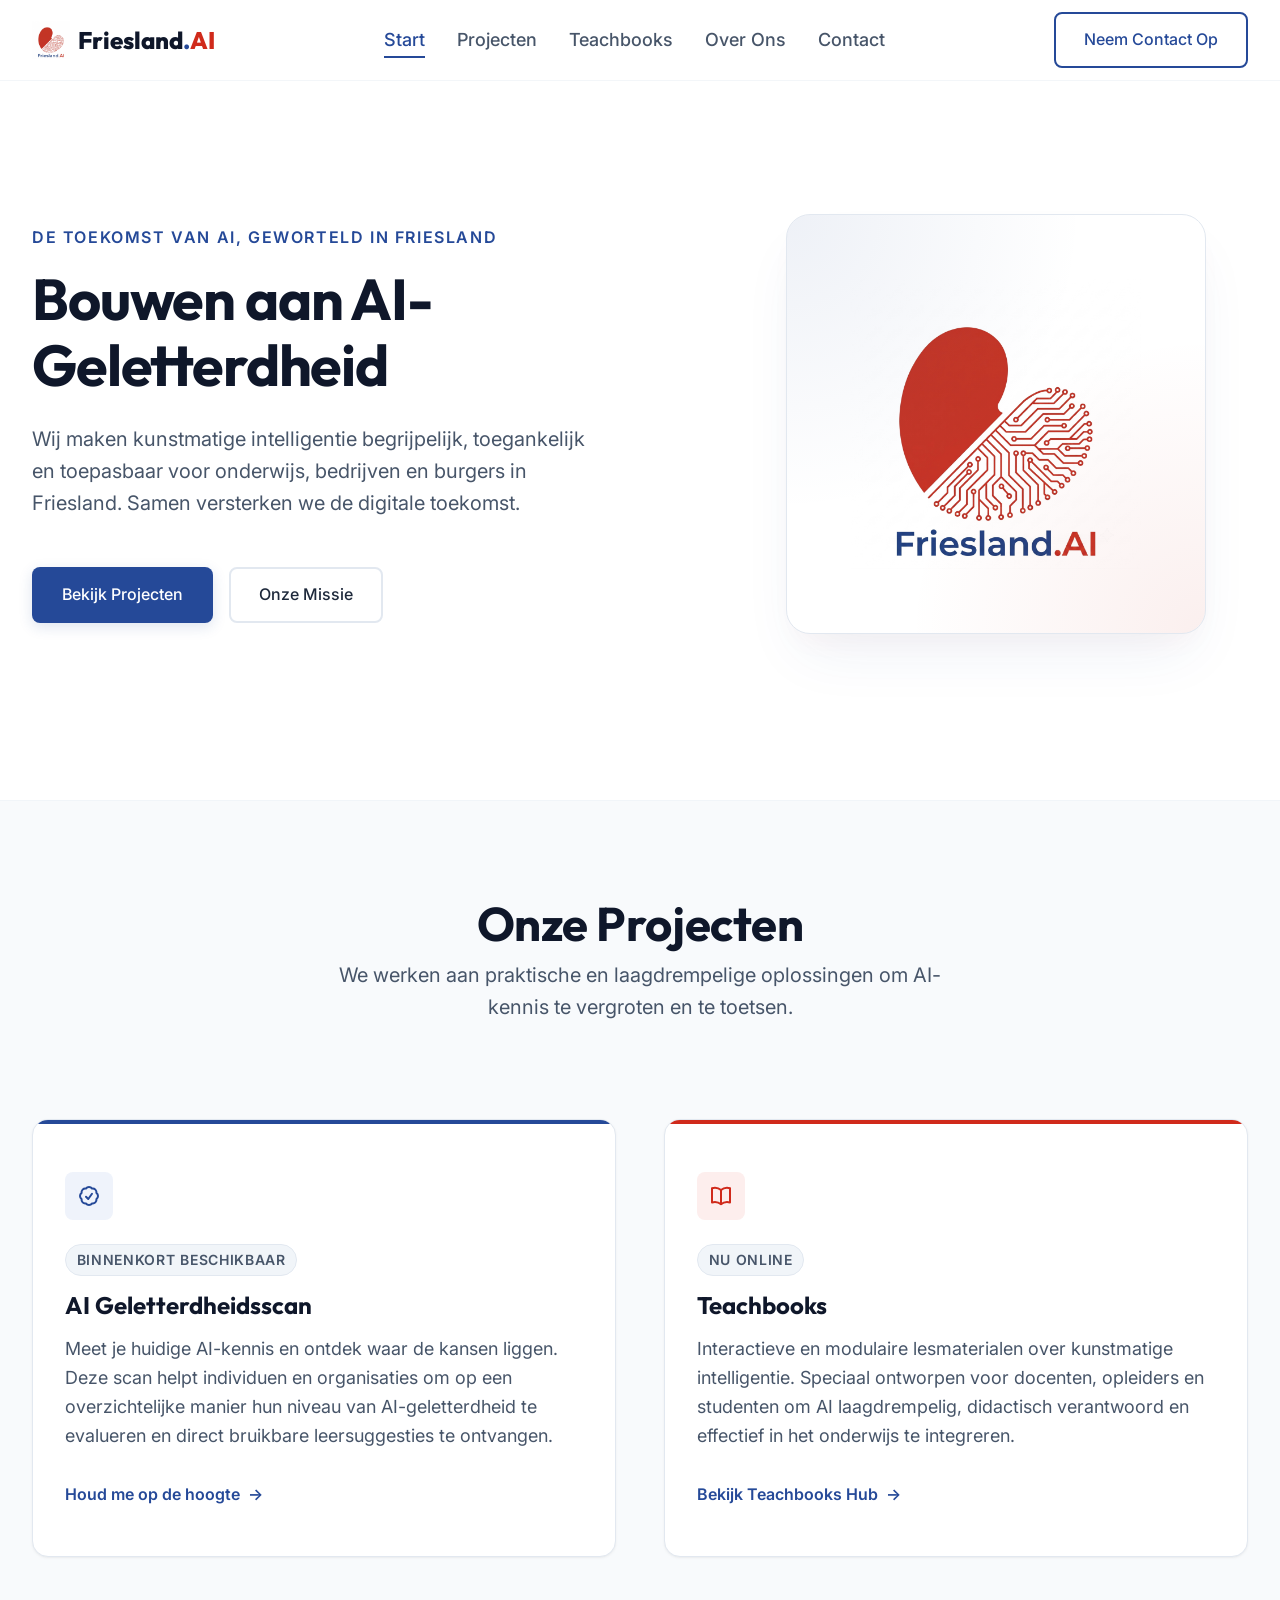
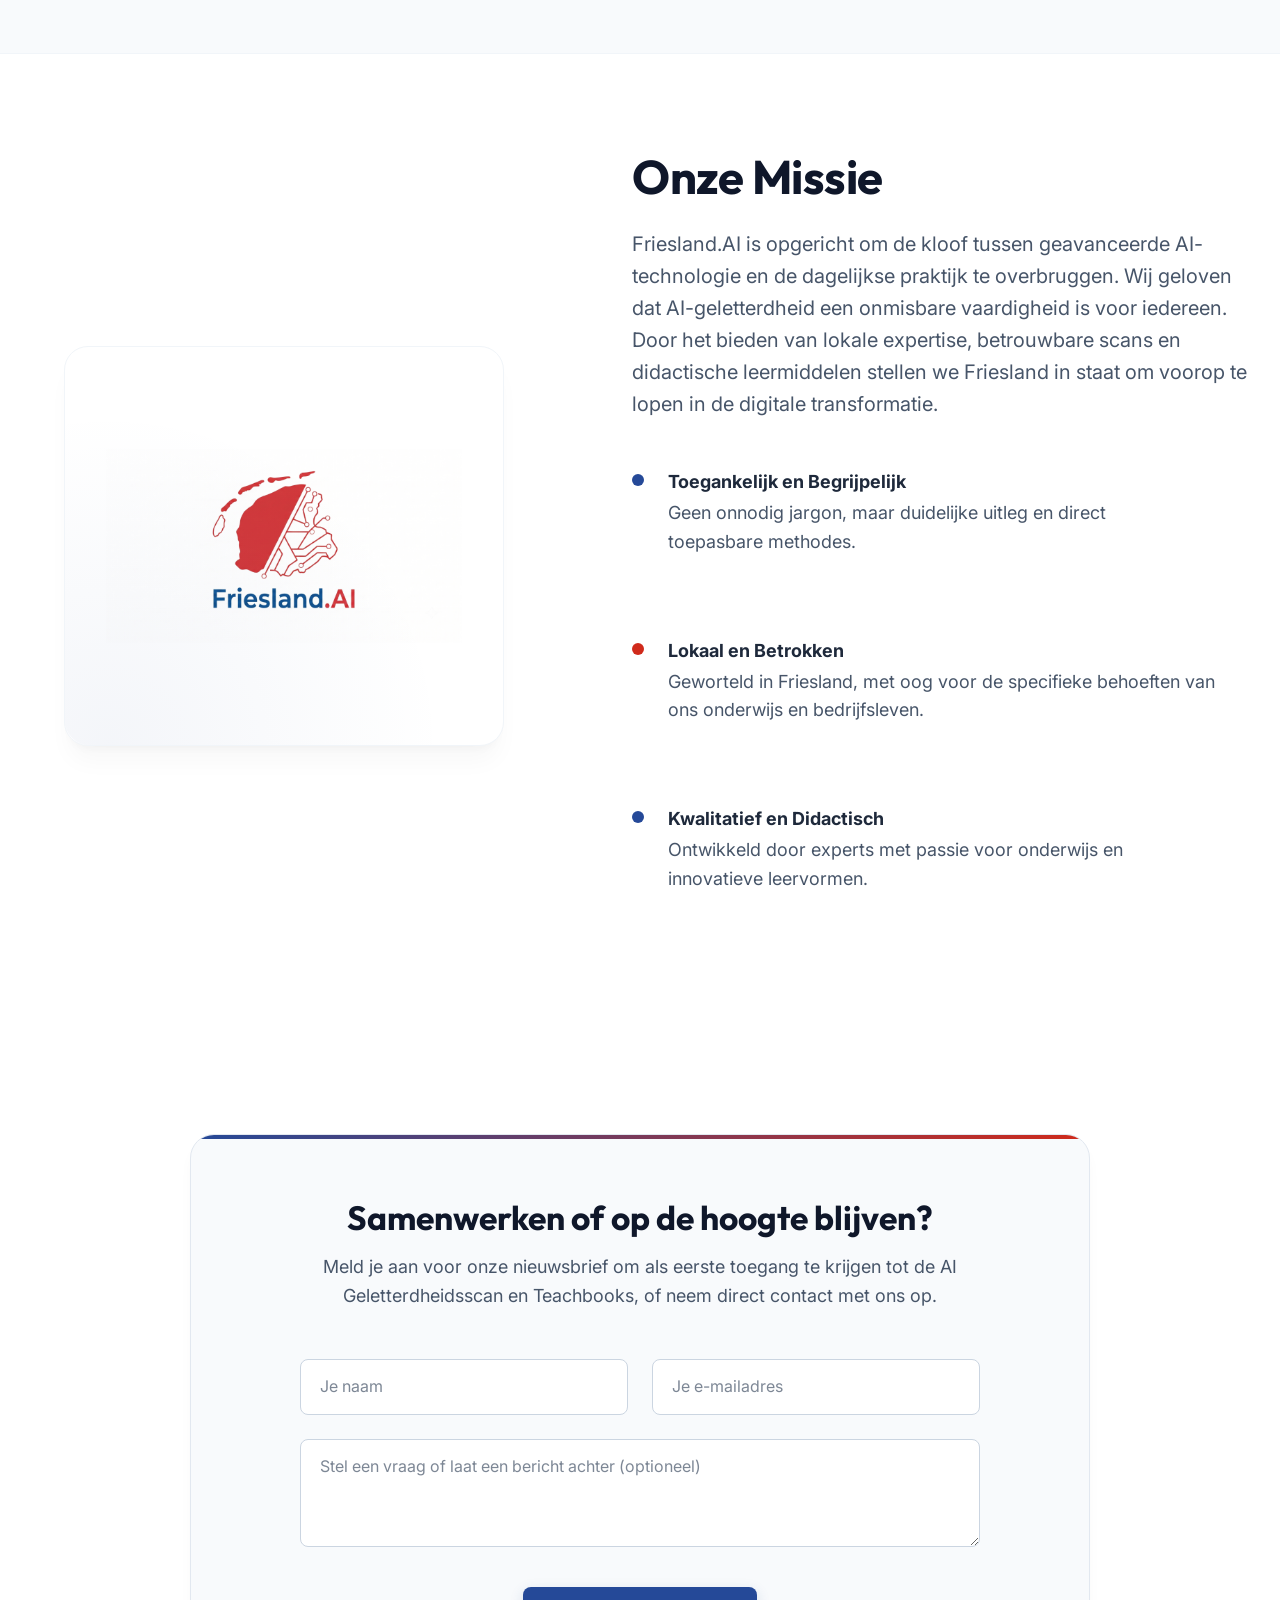
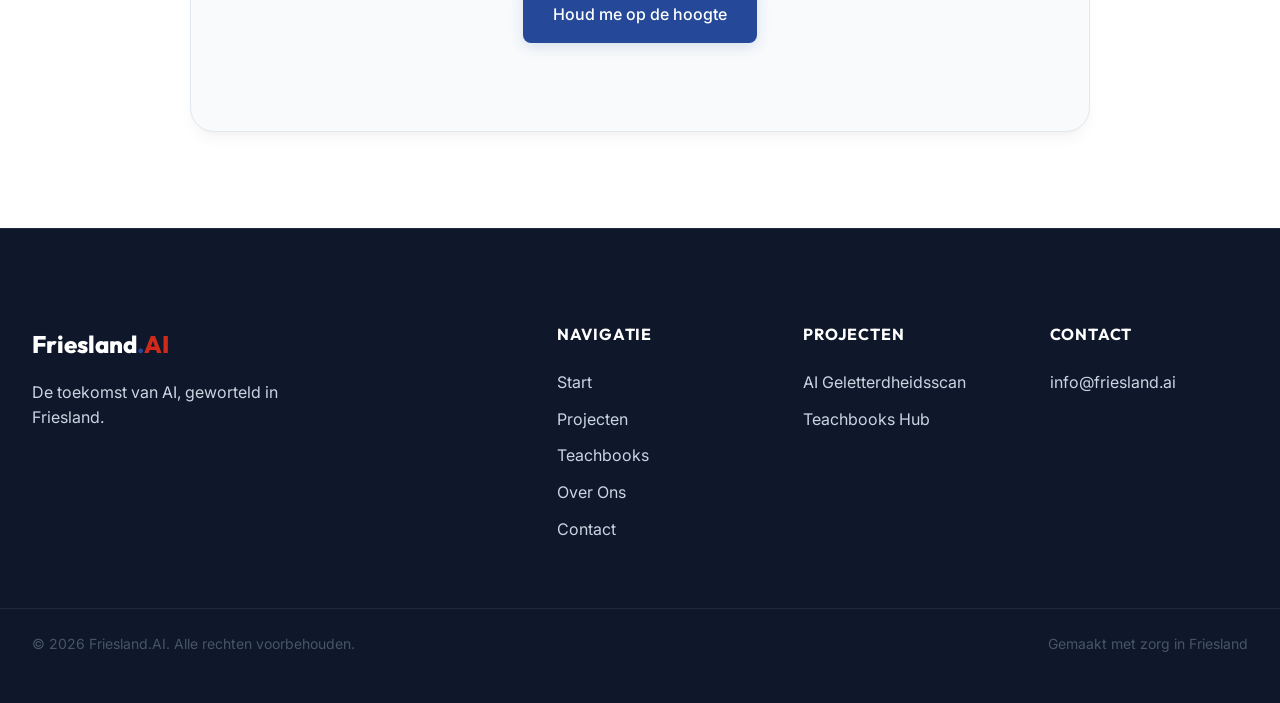
==== commit 6fd81d1e: "Add Teachbooks hub subpage with catalog and TeachBooks.io integration" ====
--- a/index.html
+++ b/index.html
@@ -33,6 +33,7 @@
                 <ul class="nav-list">
                     <li><a href="#home" class="nav-link active">Start</a></li>
                     <li><a href="#projecten" class="nav-link">Projecten</a></li>
+                    <li><a href="teachbooks/" class="nav-link">Teachbooks</a></li>
                     <li><a href="#over-ons" class="nav-link">Over Ons</a></li>
                     <li><a href="#contact" class="nav-link">Contact</a></li>
                 </ul>
@@ -107,10 +108,10 @@
                                     <path stroke-linecap="round" stroke-linejoin="round" d="M12 6.042A8.967 8.967 0 0 0 6 3.75c-1.052 0-2.062.18-3 .512v14.25A8.987 8.987 0 0 1 6 18c2.305 0 4.408.867 6 2.292m0-14.25a8.966 8.966 0 0 1 6-2.292c1.052 0 2.062.18 3 .512v14.25A8.987 8.987 0 0 0 18 18a8.967 8.967 0 0 0-6 2.292m0-14.25v14.25" />
                                 </svg>
                             </div>
-                            <span class="badge badge-soon">Binnenkort beschikbaar</span>
+                            <span class="badge badge-soon">Nu online</span>
                             <h3 class="project-title">Teachbooks</h3>
                             <p class="project-description font-pretty">Interactieve en modulaire lesmaterialen over kunstmatige intelligentie. Speciaal ontworpen voor docenten, opleiders en studenten om AI laagdrempelig, didactisch verantwoord en effectief in het onderwijs te integreren.</p>
-                            <a href="#contact" class="btn-text">Houd me op de hoogte <span class="arrow" aria-hidden="true">&rarr;</span></a>
+                            <a href="teachbooks/" class="btn-text">Bekijk Teachbooks Hub <span class="arrow" aria-hidden="true">&rarr;</span></a>
                         </div>
                     </article>
                 </div>
@@ -203,6 +204,7 @@
                     <ul class="footer-list">
                         <li><a href="#home">Start</a></li>
                         <li><a href="#projecten">Projecten</a></li>
+                        <li><a href="teachbooks/">Teachbooks</a></li>
                         <li><a href="#over-ons">Over Ons</a></li>
                         <li><a href="#contact">Contact</a></li>
                     </ul>
@@ -211,7 +213,7 @@
                     <h4 class="footer-col-title">Projecten</h4>
                     <ul class="footer-list">
                         <li><a href="#projecten">AI Geletterdheidsscan</a></li>
-                        <li><a href="#projecten">Teachbooks</a></li>
+                        <li><a href="teachbooks/">Teachbooks Hub</a></li>
                     </ul>
                 </div>
                 <div class="footer-nav-col">
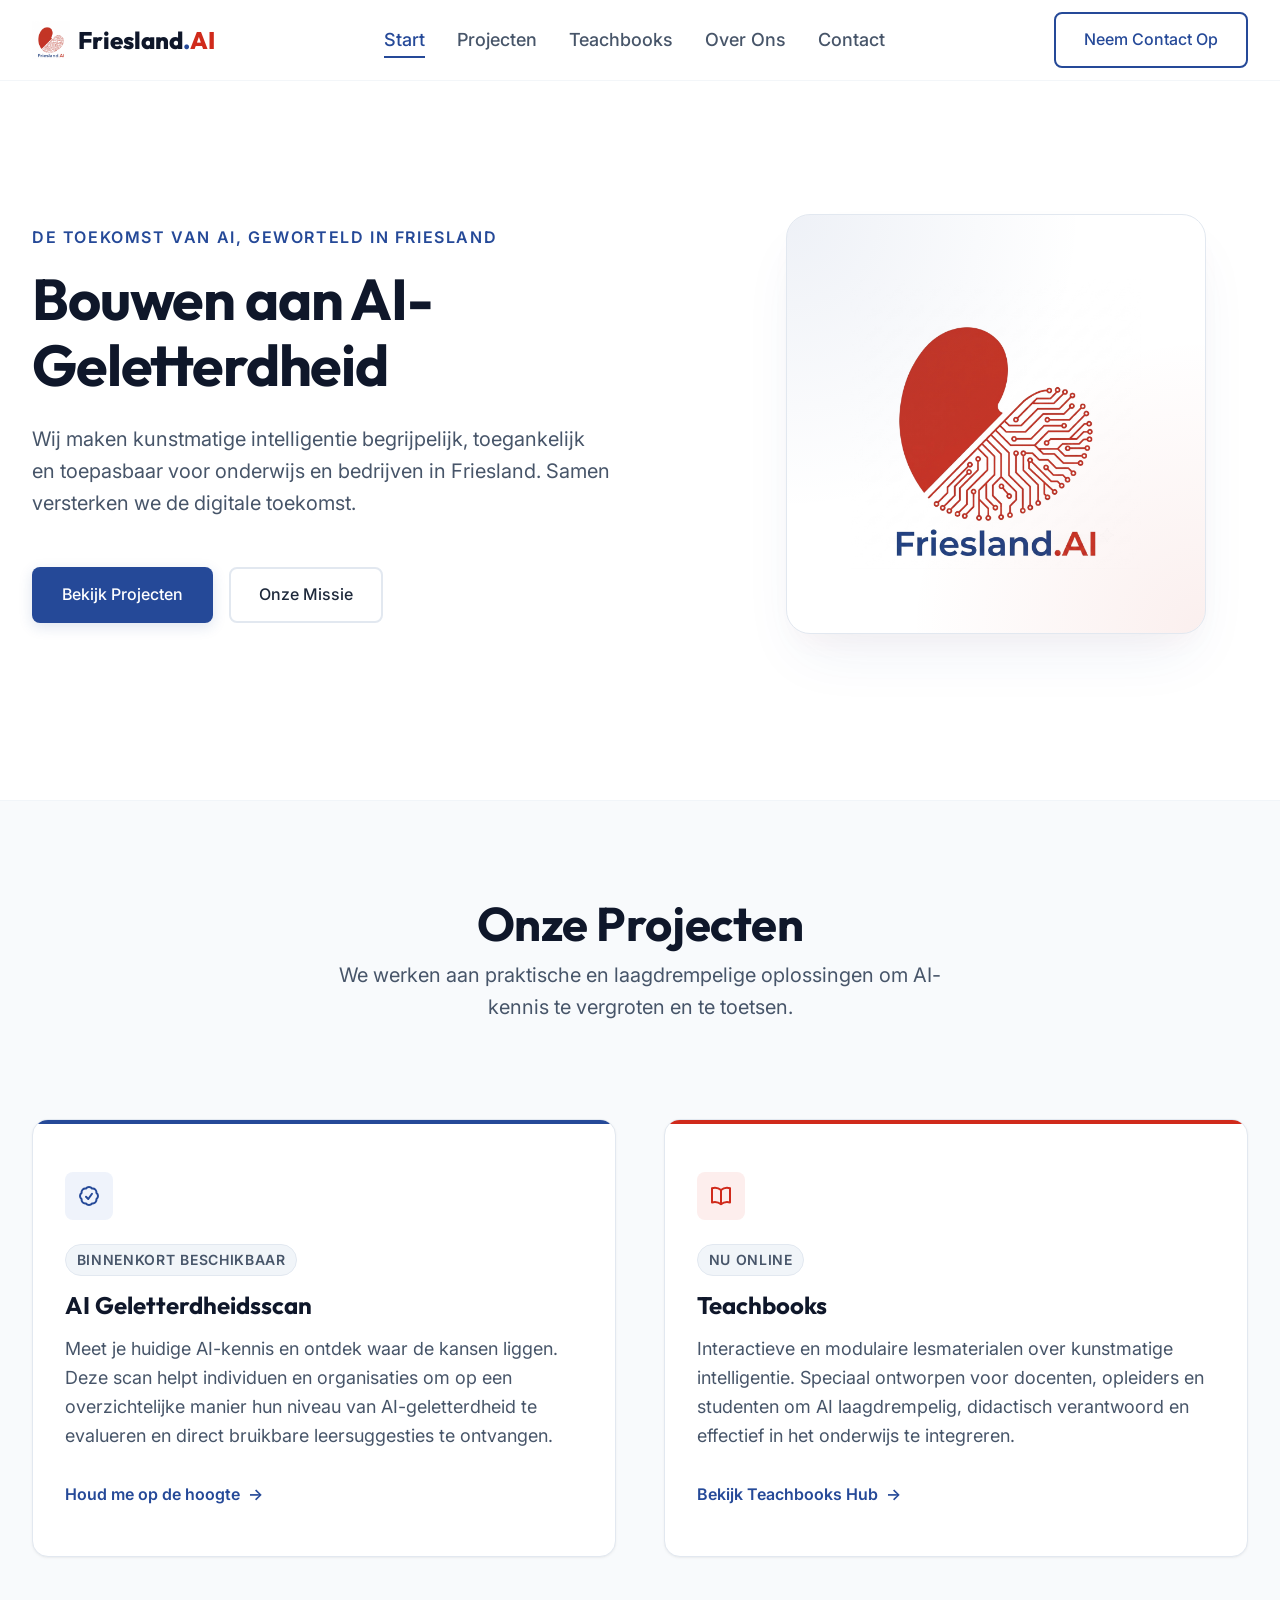
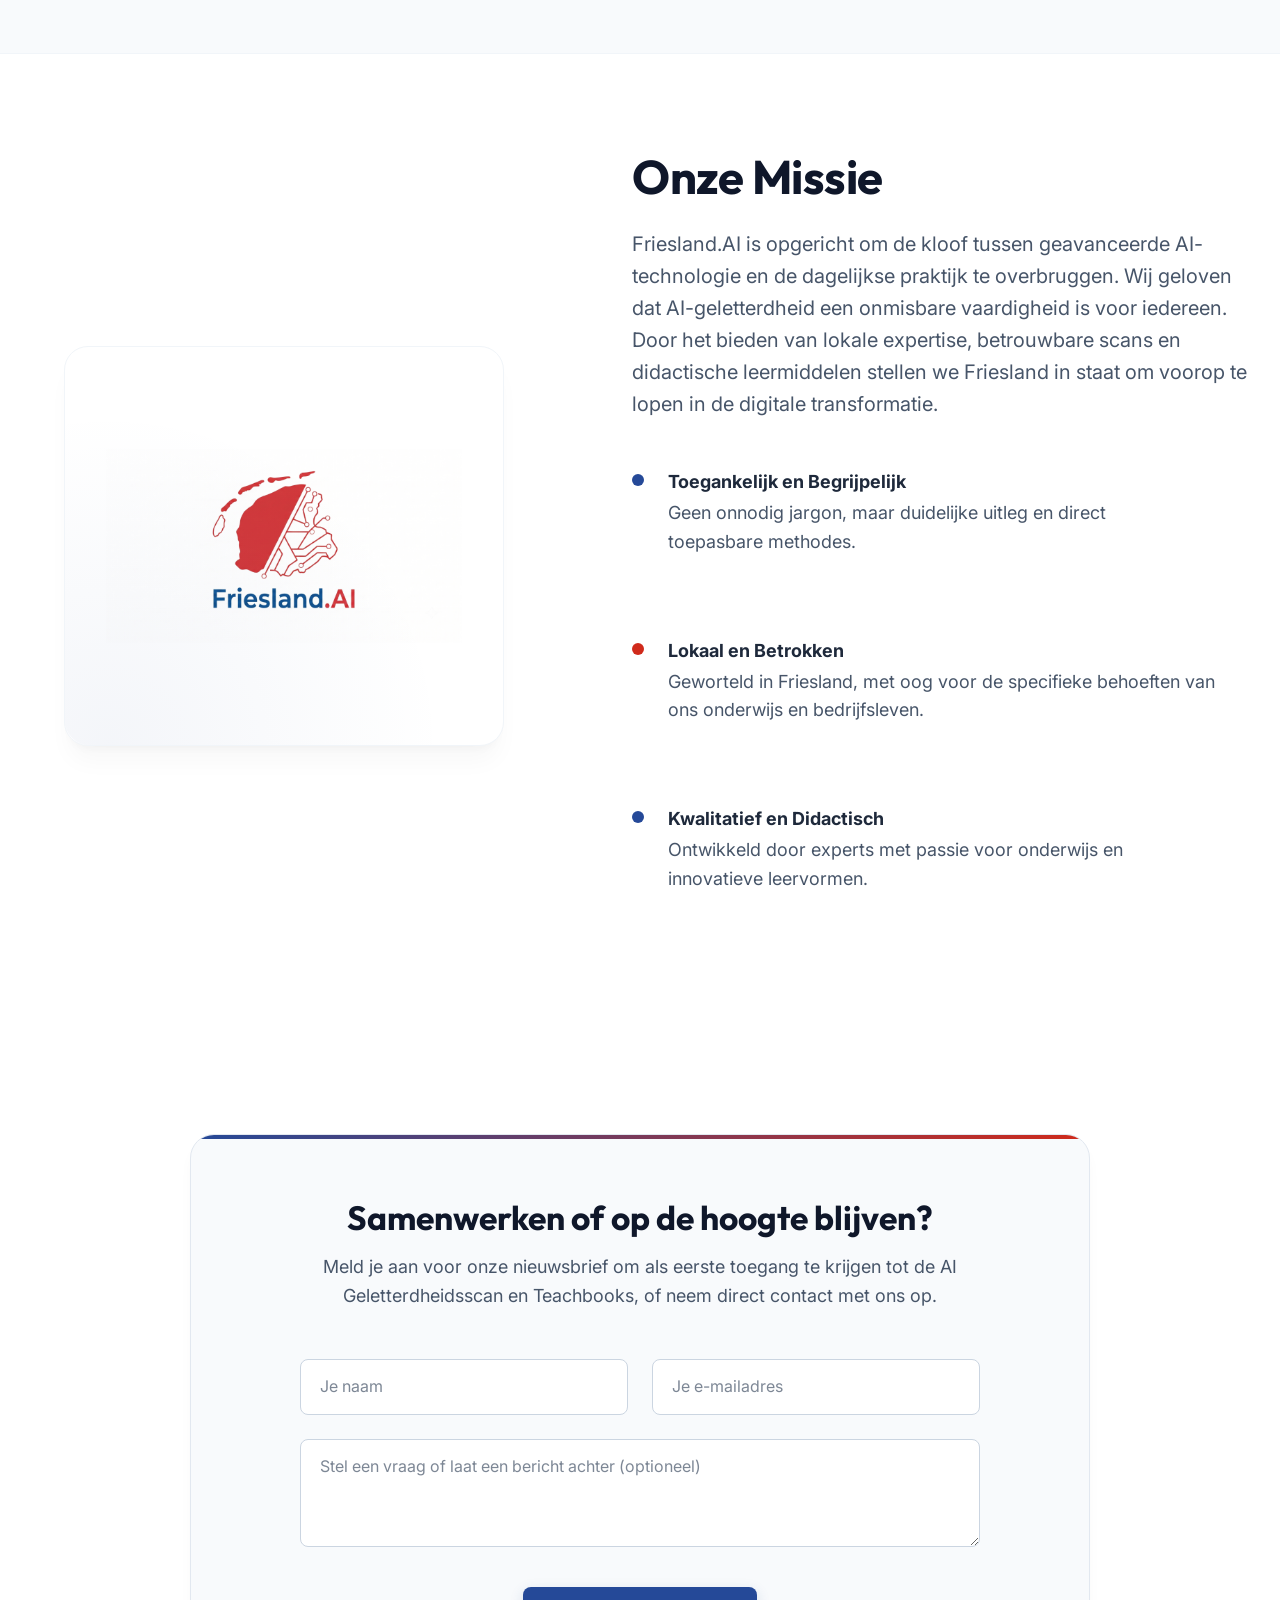
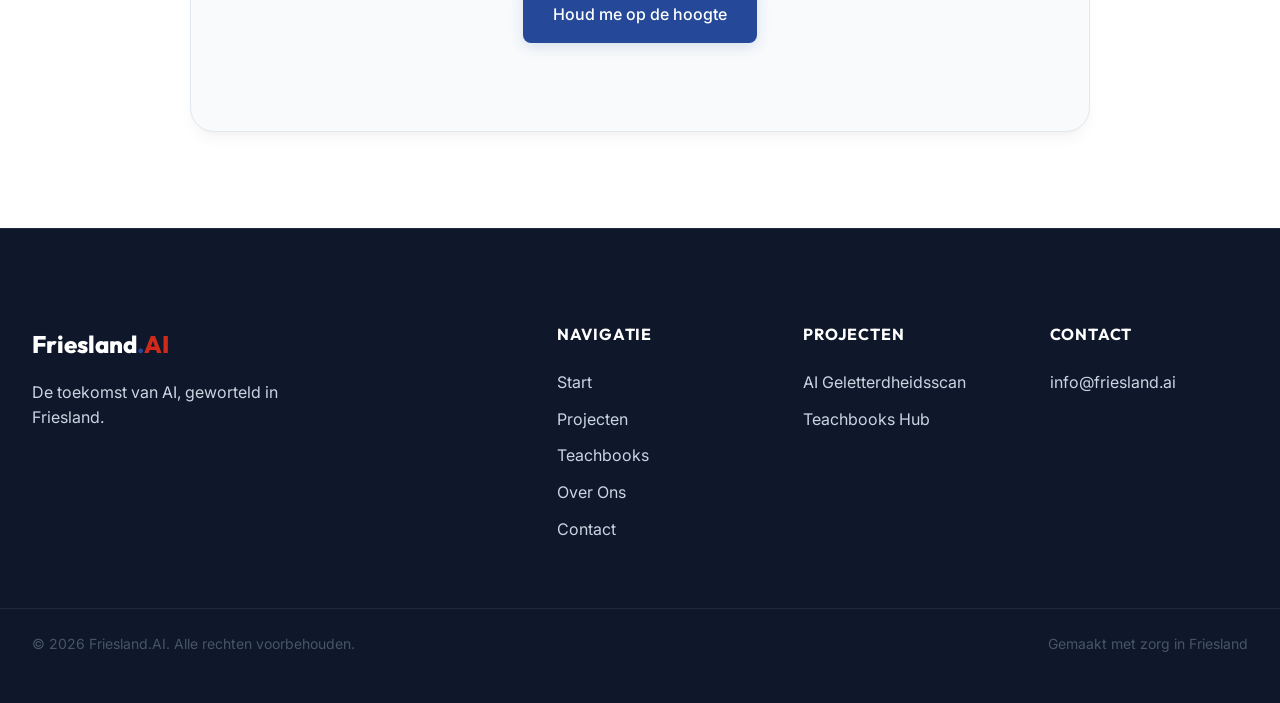
==== commit 183badfc: "Focus target audience on education and businesses by removing burger/burgerschap references" ====
--- a/index.html
+++ b/index.html
@@ -57,7 +57,7 @@
                 <div class="hero-content reveal-on-scroll">
                     <span class="hero-tagline">De toekomst van AI, geworteld in Friesland</span>
                     <h1 class="hero-title">Bouwen aan AI-Geletterdheid</h1>
-                    <p class="hero-lead">Wij maken kunstmatige intelligentie begrijpelijk, toegankelijk en toepasbaar voor onderwijs, bedrijven en burgers in Friesland. Samen versterken we de digitale toekomst.</p>
+                    <p class="hero-lead">Wij maken kunstmatige intelligentie begrijpelijk, toegankelijk en toepasbaar voor onderwijs en bedrijven in Friesland. Samen versterken we de digitale toekomst.</p>
                     <div class="hero-actions">
                         <a href="#projecten" class="btn btn-primary">Bekijk Projecten</a>
                         <a href="#over-ons" class="btn btn-secondary">Onze Missie</a>
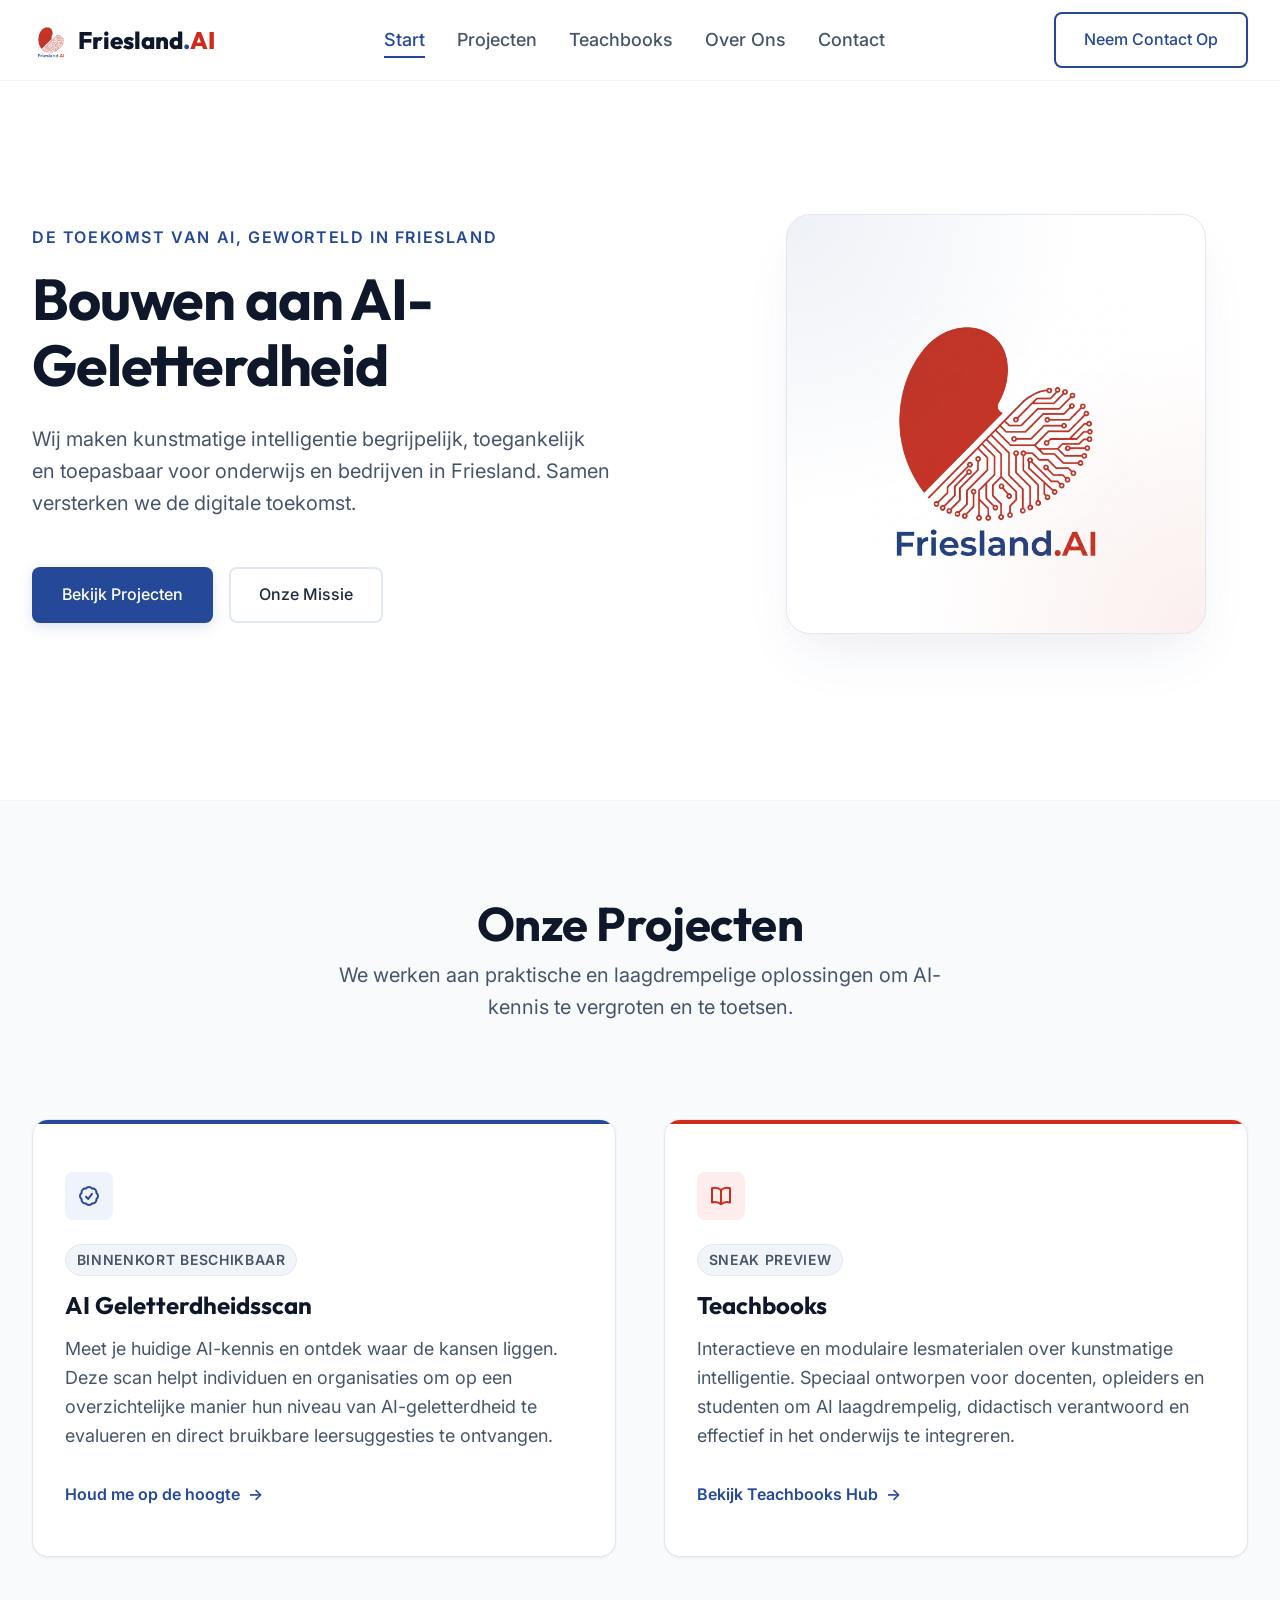
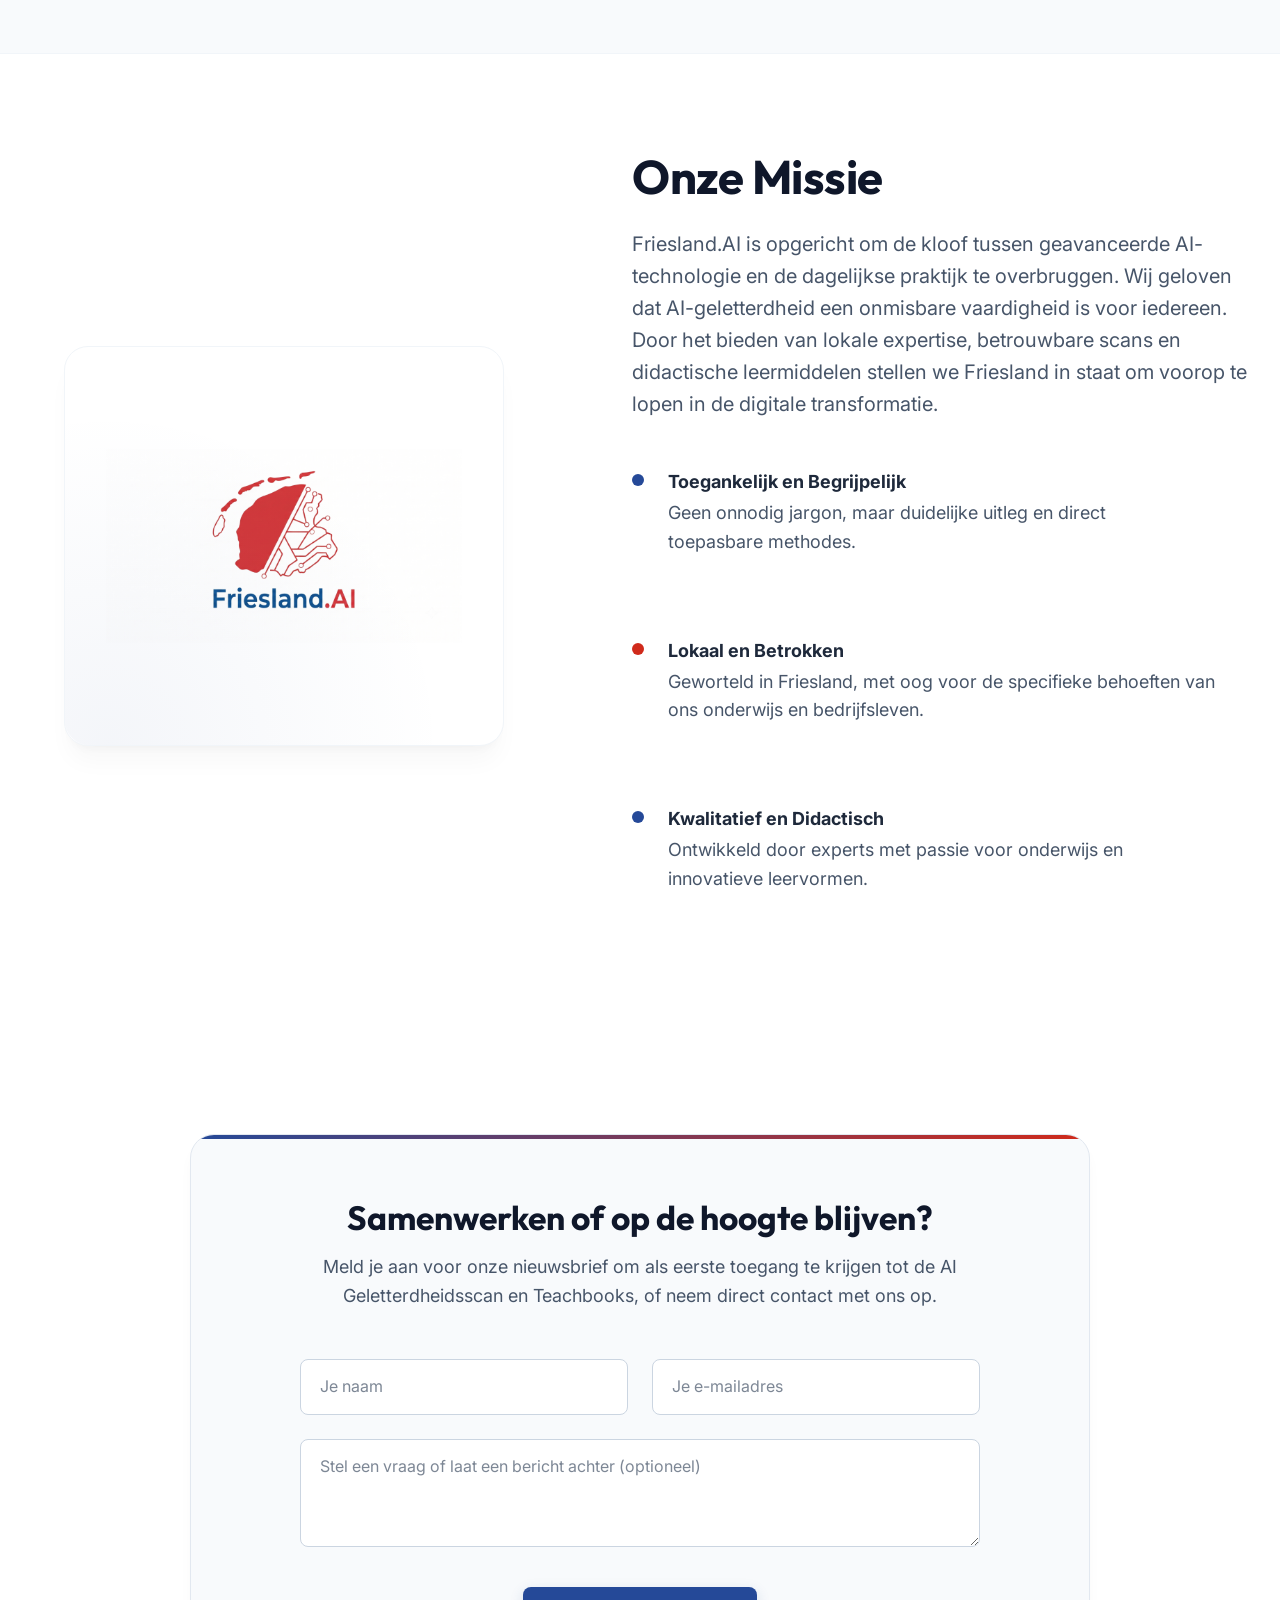
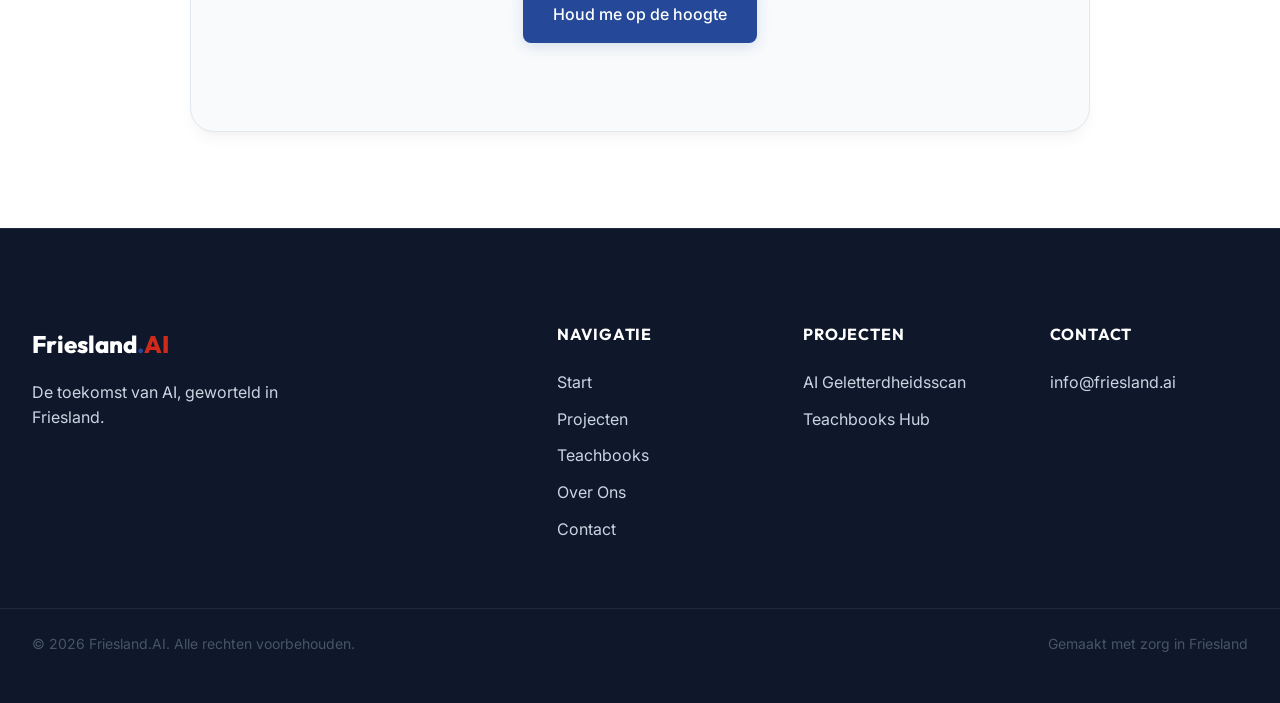
==== commit ace5b71d: "Change badge text from 'Nu online' to 'Sneak preview'" ====
--- a/index.html
+++ b/index.html
@@ -108,7 +108,7 @@
                                     <path stroke-linecap="round" stroke-linejoin="round" d="M12 6.042A8.967 8.967 0 0 0 6 3.75c-1.052 0-2.062.18-3 .512v14.25A8.987 8.987 0 0 1 6 18c2.305 0 4.408.867 6 2.292m0-14.25a8.966 8.966 0 0 1 6-2.292c1.052 0 2.062.18 3 .512v14.25A8.987 8.987 0 0 0 18 18a8.967 8.967 0 0 0-6 2.292m0-14.25v14.25" />
                                 </svg>
                             </div>
-                            <span class="badge badge-soon">Nu online</span>
+                            <span class="badge badge-soon">Sneak preview</span>
                             <h3 class="project-title">Teachbooks</h3>
                             <p class="project-description font-pretty">Interactieve en modulaire lesmaterialen over kunstmatige intelligentie. Speciaal ontworpen voor docenten, opleiders en studenten om AI laagdrempelig, didactisch verantwoord en effectief in het onderwijs te integreren.</p>
                             <a href="teachbooks/" class="btn-text">Bekijk Teachbooks Hub <span class="arrow" aria-hidden="true">&rarr;</span></a>
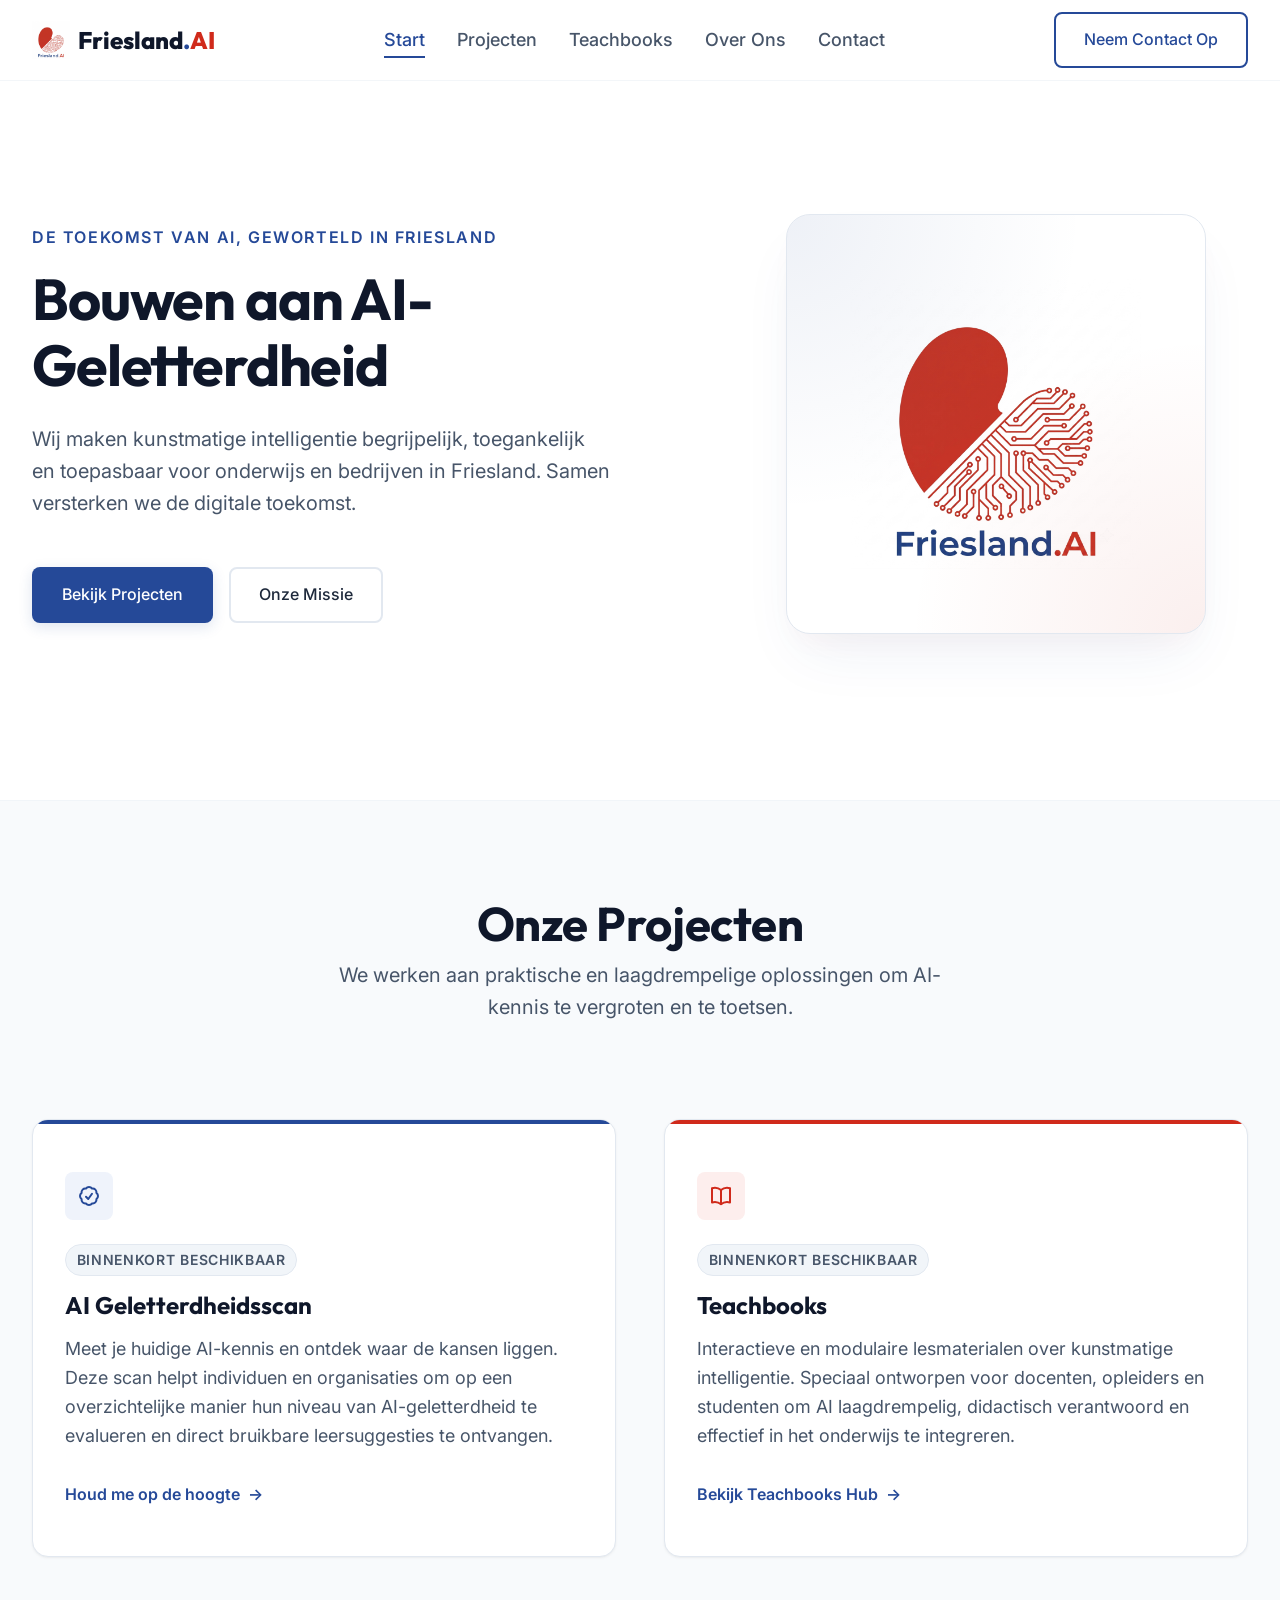
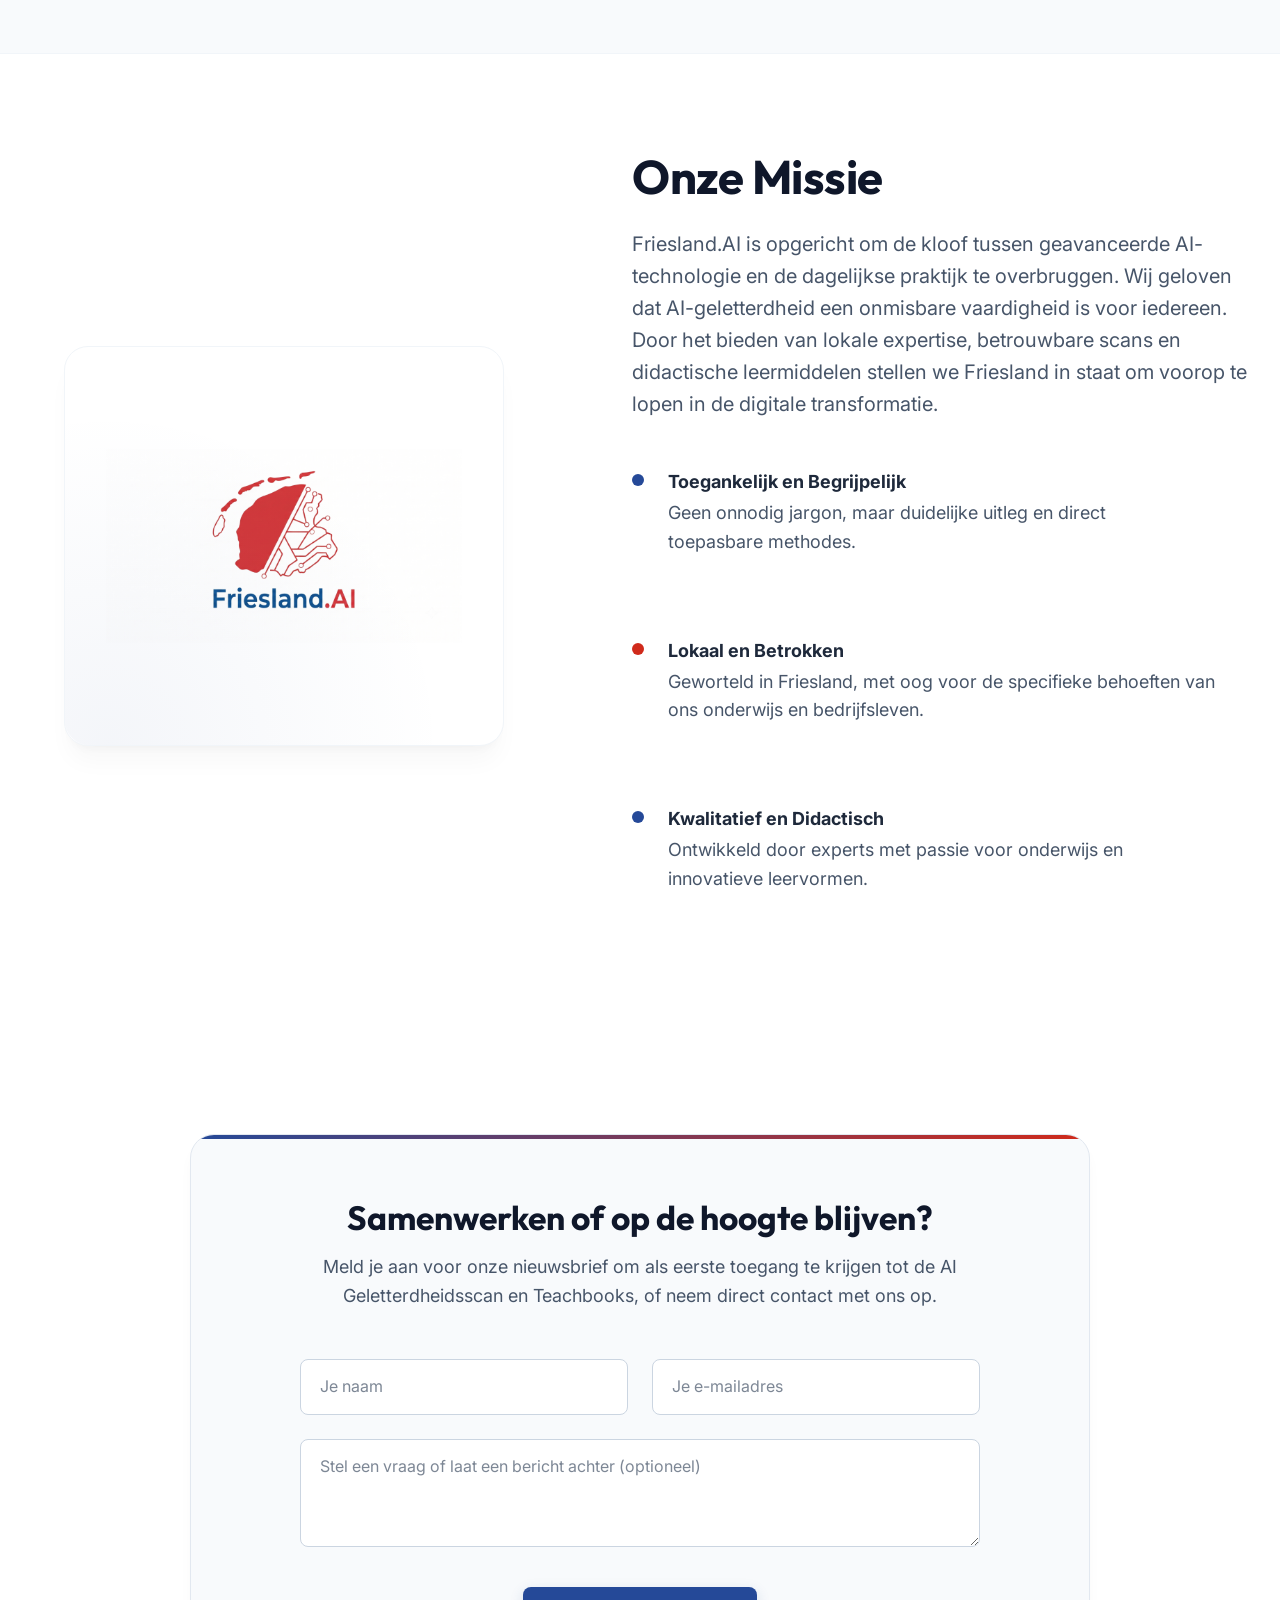
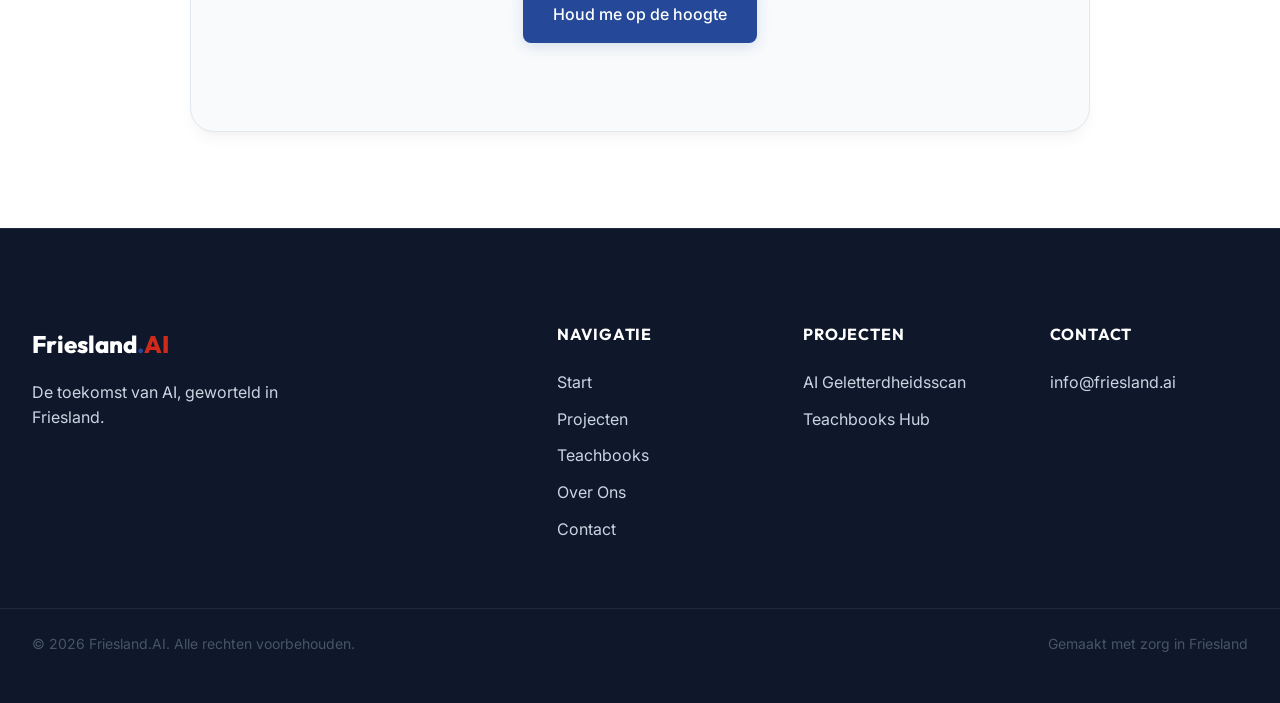
==== commit 65880395: "Update badge text to Binnenkort" ====
--- a/index.html
+++ b/index.html
@@ -108,7 +108,7 @@
                                     <path stroke-linecap="round" stroke-linejoin="round" d="M12 6.042A8.967 8.967 0 0 0 6 3.75c-1.052 0-2.062.18-3 .512v14.25A8.987 8.987 0 0 1 6 18c2.305 0 4.408.867 6 2.292m0-14.25a8.966 8.966 0 0 1 6-2.292c1.052 0 2.062.18 3 .512v14.25A8.987 8.987 0 0 0 18 18a8.967 8.967 0 0 0-6 2.292m0-14.25v14.25" />
                                 </svg>
                             </div>
-                            <span class="badge badge-soon">Sneak preview</span>
+                            <span class="badge badge-soon">Binnenkort beschikbaar</span>
                             <h3 class="project-title">Teachbooks</h3>
                             <p class="project-description font-pretty">Interactieve en modulaire lesmaterialen over kunstmatige intelligentie. Speciaal ontworpen voor docenten, opleiders en studenten om AI laagdrempelig, didactisch verantwoord en effectief in het onderwijs te integreren.</p>
                             <a href="teachbooks/" class="btn-text">Bekijk Teachbooks Hub <span class="arrow" aria-hidden="true">&rarr;</span></a>
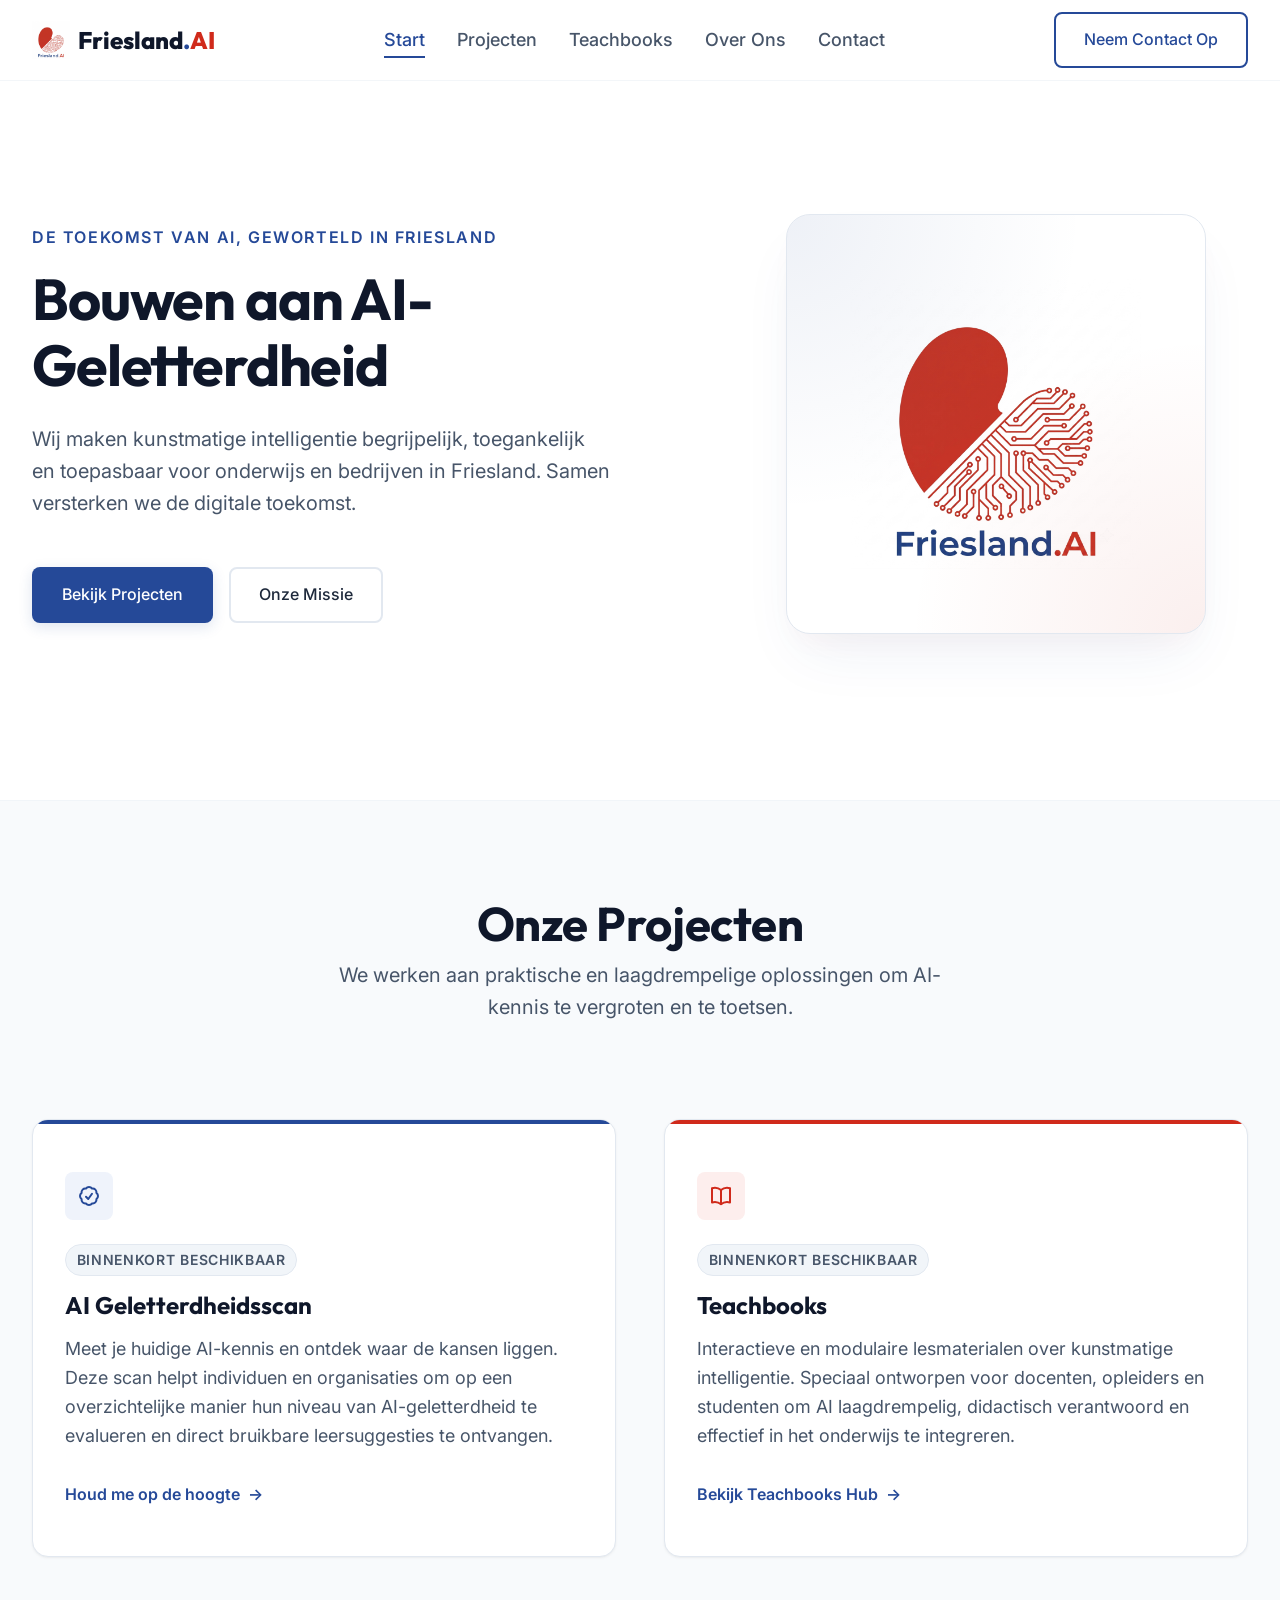
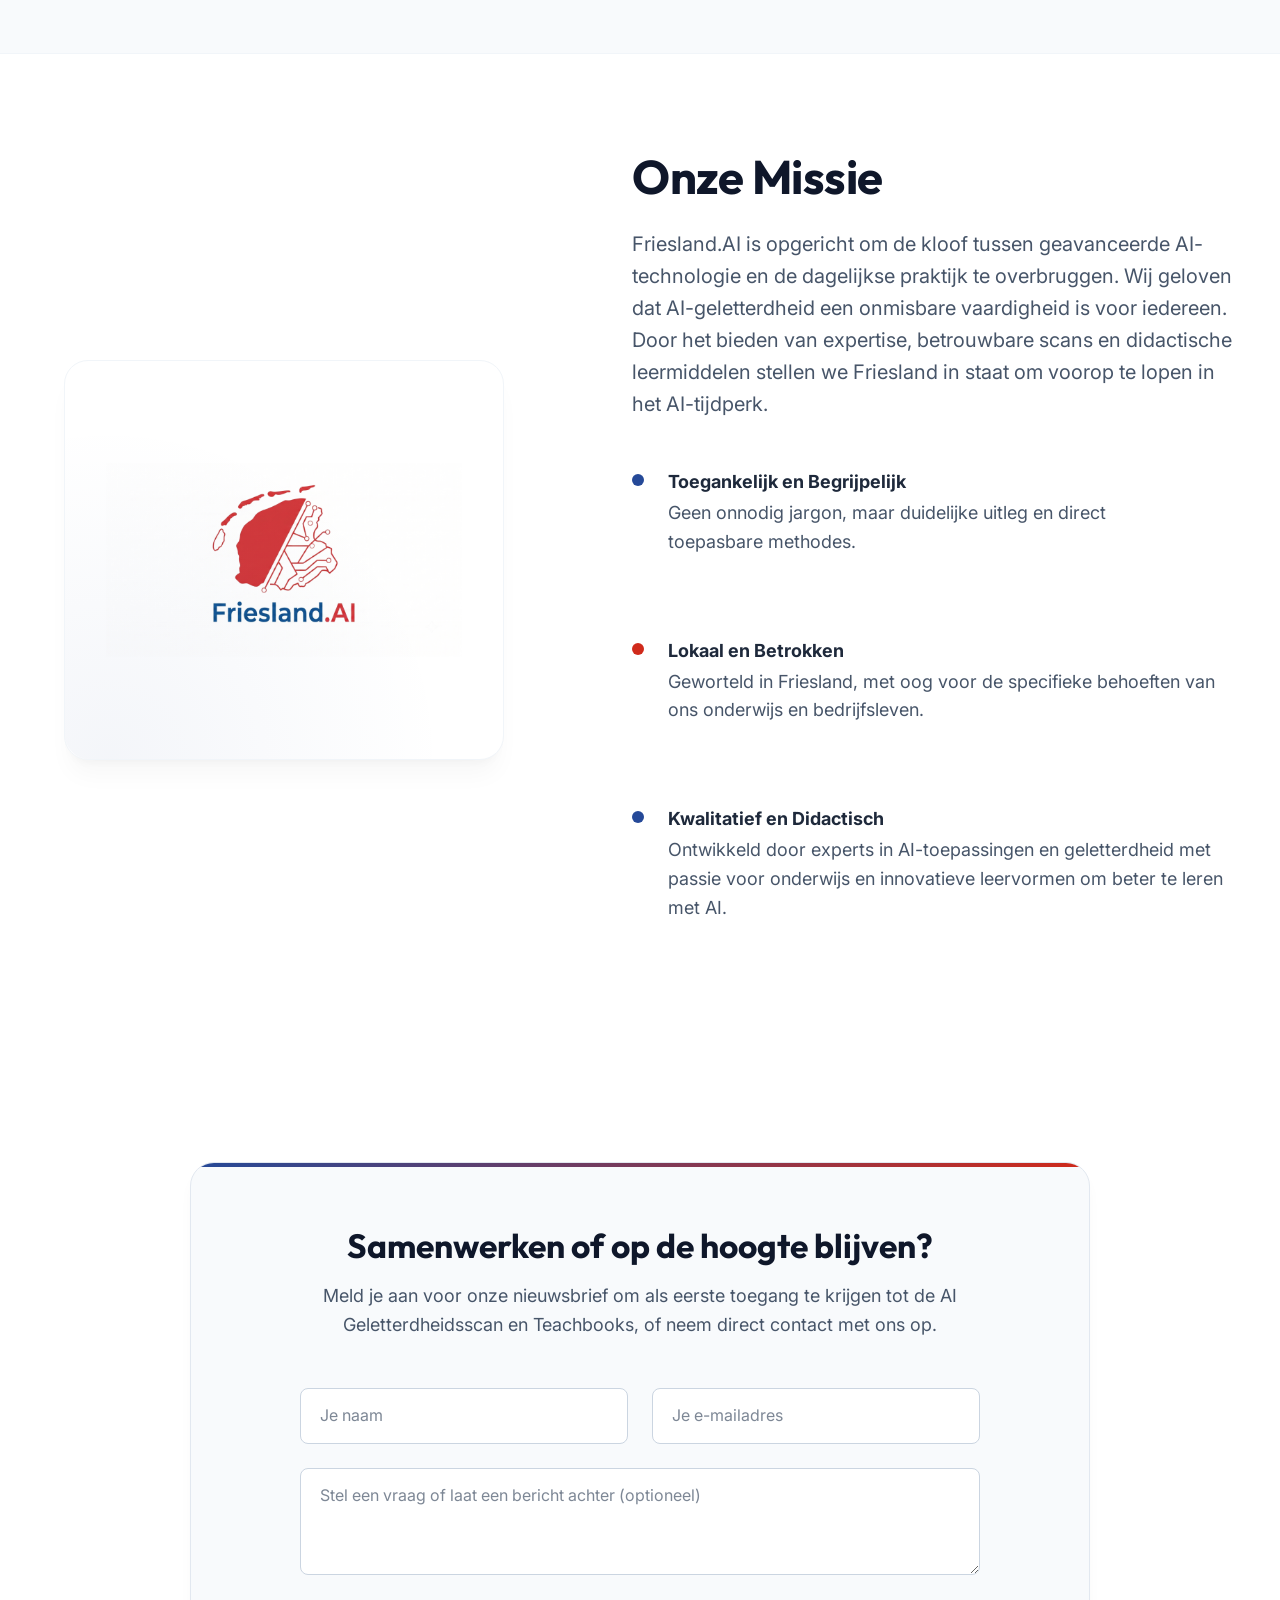
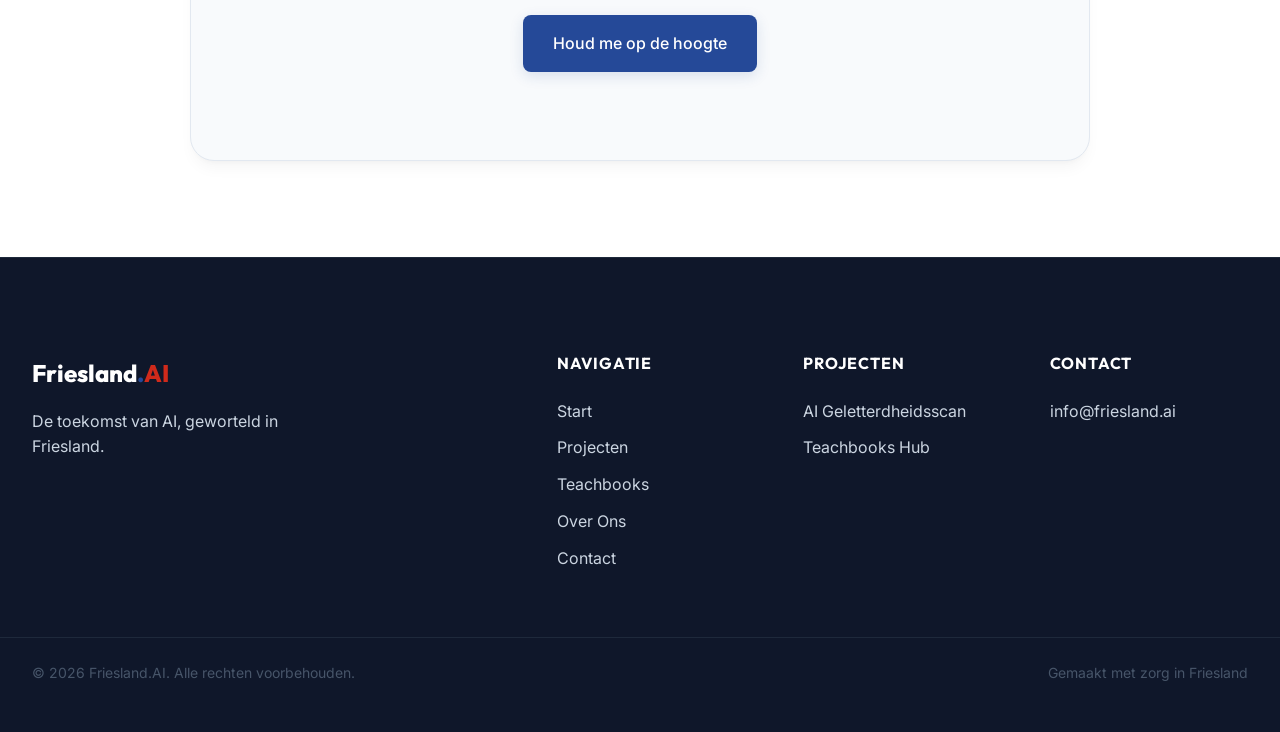
==== commit 2268e9a6: "tekst update. Updated text to enhance clarity and relevance regarding AI literacy and education." ====
--- a/index.html
+++ b/index.html
@@ -129,7 +129,7 @@
                 </div>
                 <div class="about-content reveal-on-scroll delay-200">
                     <h2 class="section-title">Onze Missie</h2>
-                    <p class="font-pretty">Friesland.AI is opgericht om de kloof tussen geavanceerde AI-technologie en de dagelijkse praktijk te overbruggen. Wij geloven dat AI-geletterdheid een onmisbare vaardigheid is voor iedereen. Door het bieden van lokale expertise, betrouwbare scans en didactische leermiddelen stellen we Friesland in staat om voorop te lopen in de digitale transformatie.</p>
+                    <p class="font-pretty">Friesland.AI is opgericht om de kloof tussen geavanceerde AI-technologie en de dagelijkse praktijk te overbruggen. Wij geloven dat AI-geletterdheid een onmisbare vaardigheid is voor iedereen. Door het bieden van expertise, betrouwbare scans en didactische leermiddelen stellen we Friesland in staat om voorop te lopen in het AI-tijdperk.</p>
                     
                     <ul class="values-list" role="list">
                         <li>
@@ -150,7 +150,7 @@
                             <span class="value-bullet bullet-blue" aria-hidden="true"></span>
                             <div>
                                 <strong>Kwalitatief en Didactisch</strong>
-                                <p class="value-desc font-pretty">Ontwikkeld door experts met passie voor onderwijs en innovatieve leervormen.</p>
+                                <p class="value-desc font-pretty">Ontwikkeld door experts in AI-toepassingen en geletterdheid met passie voor onderwijs en innovatieve leervormen om beter te leren met AI.</p>
                             </div>
                         </li>
                     </ul>
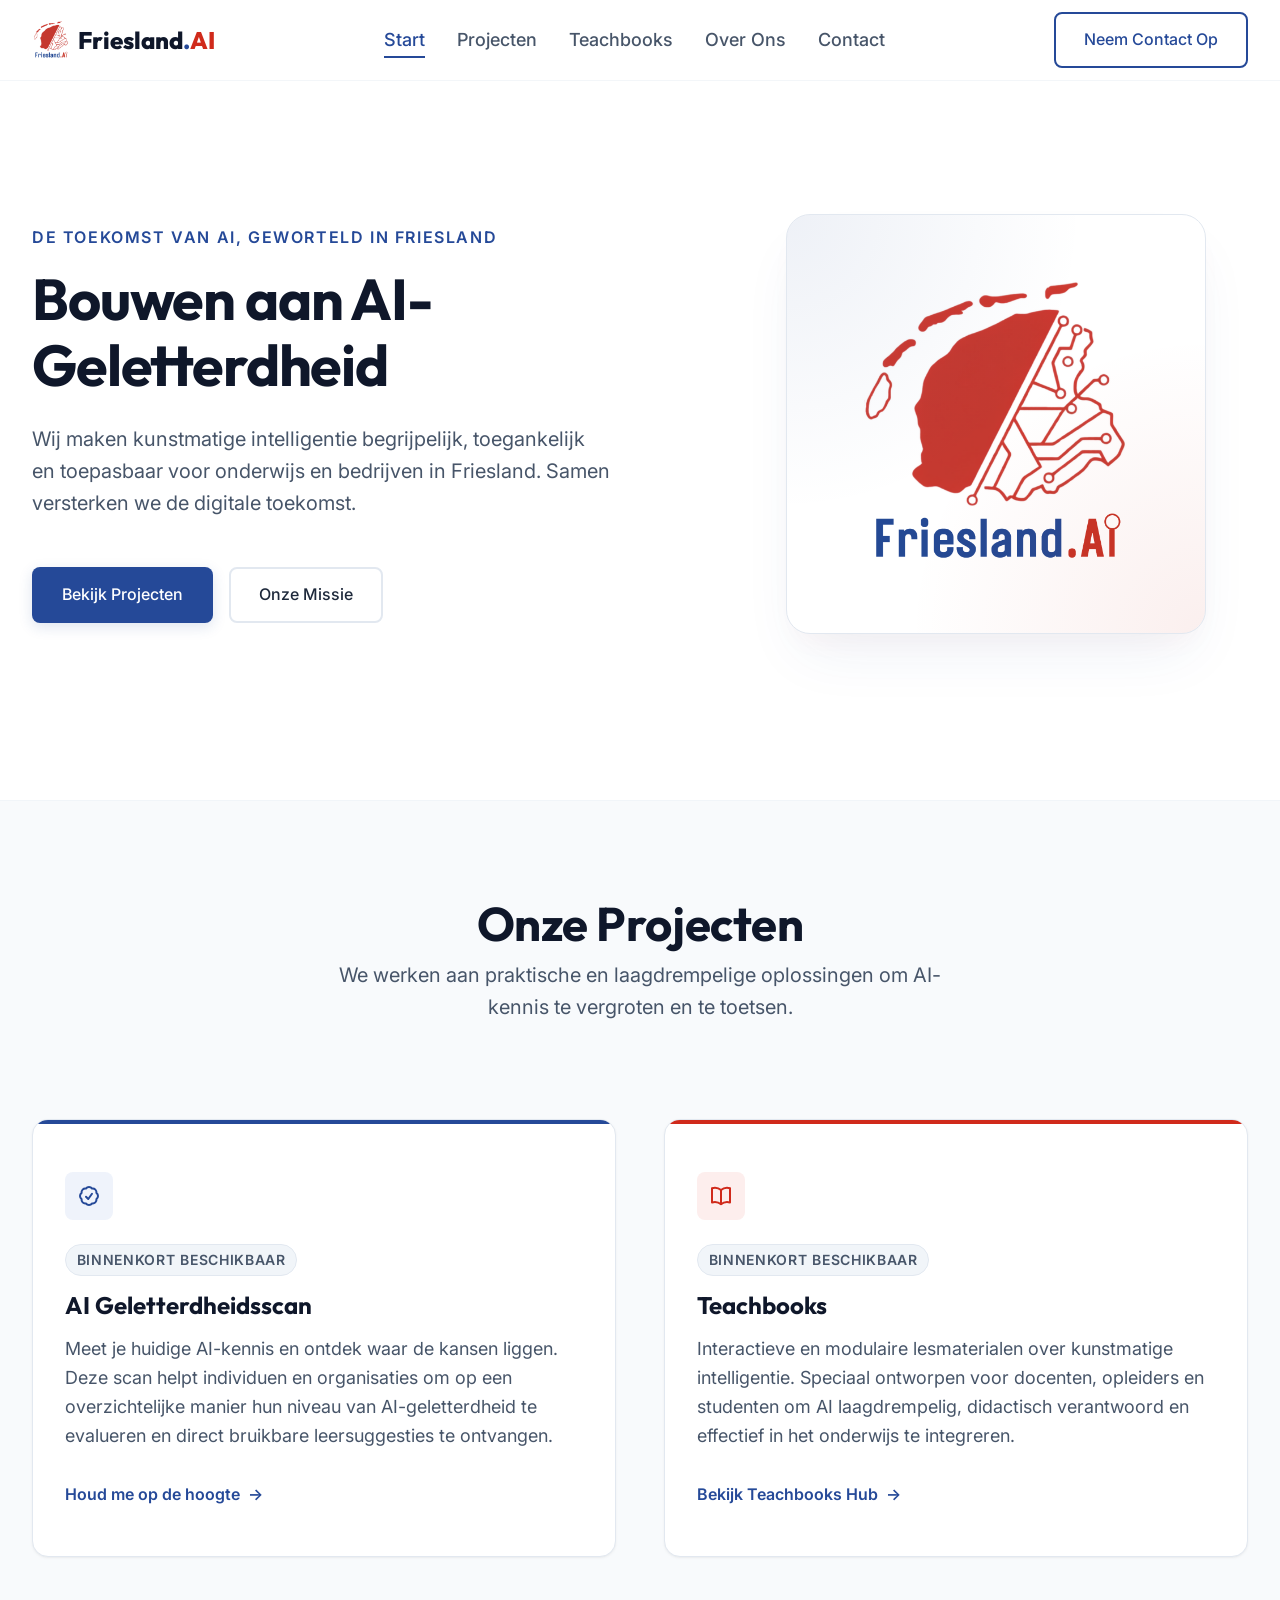
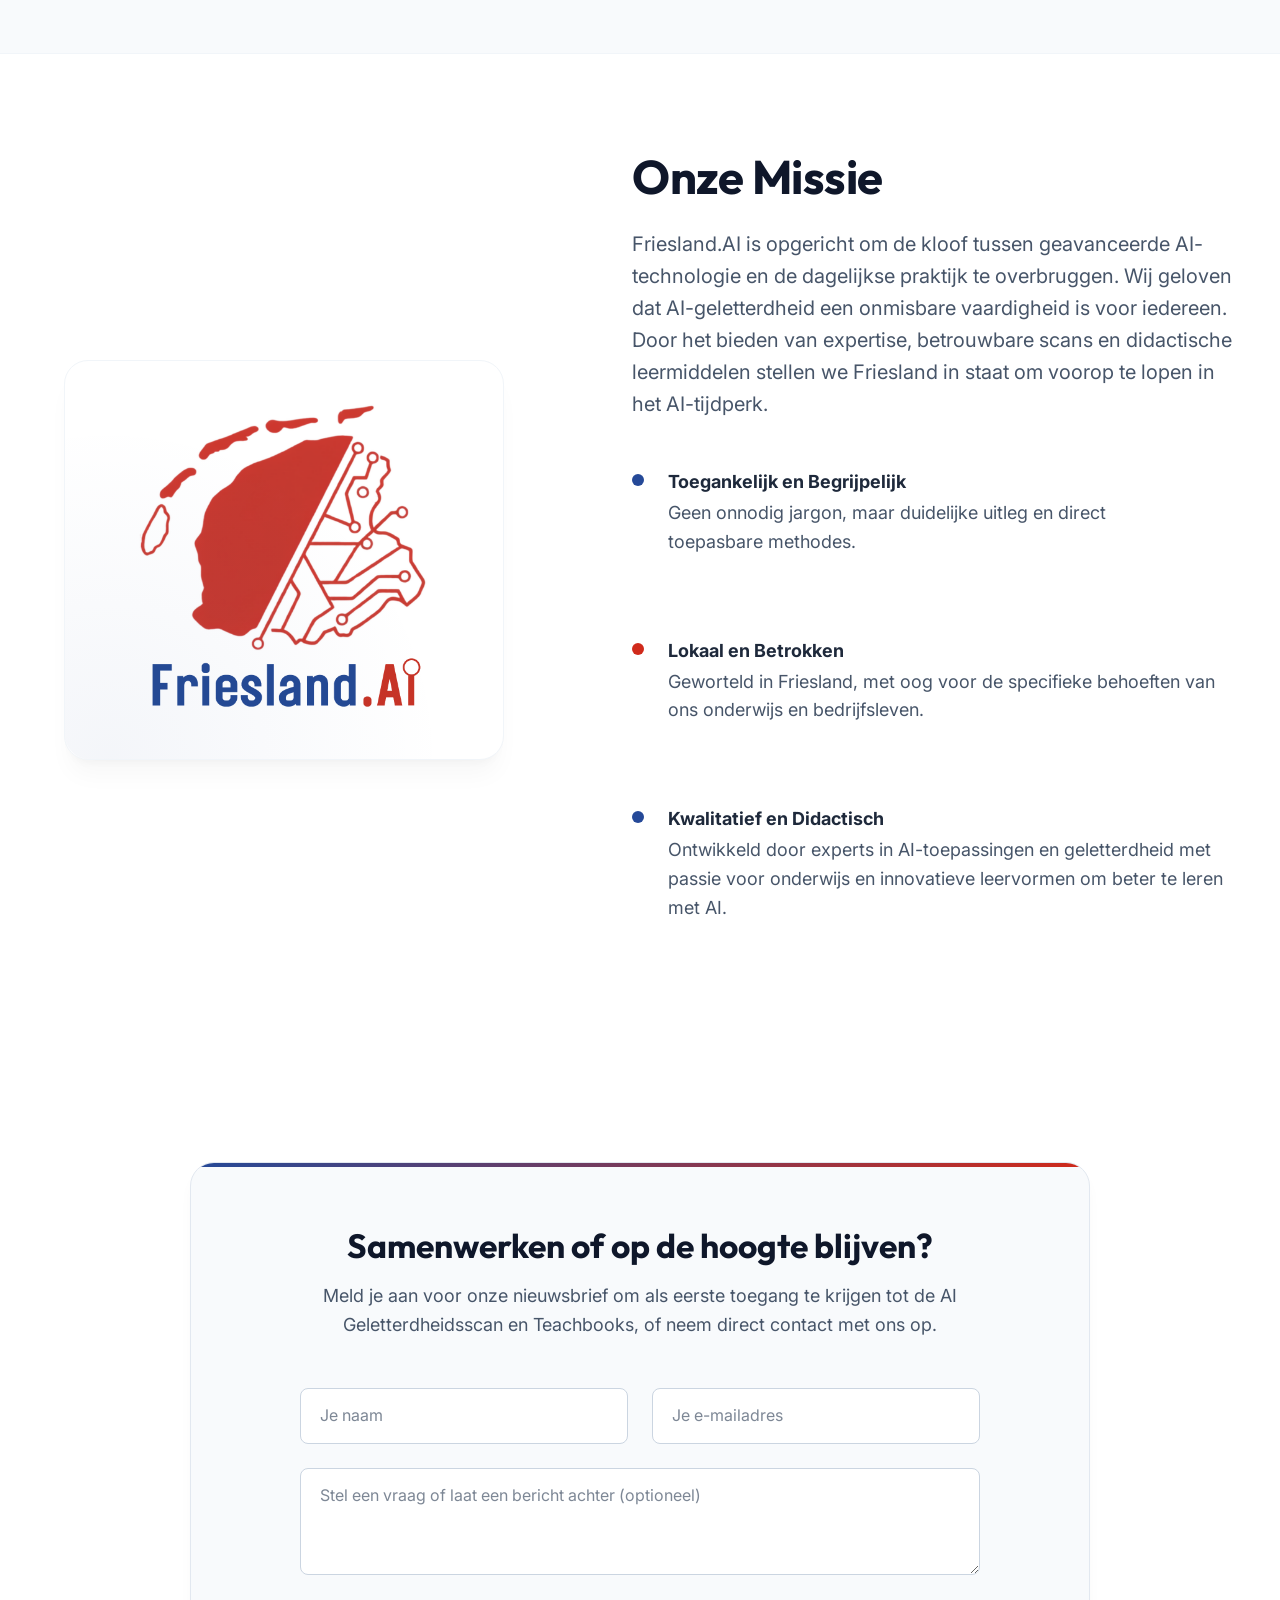
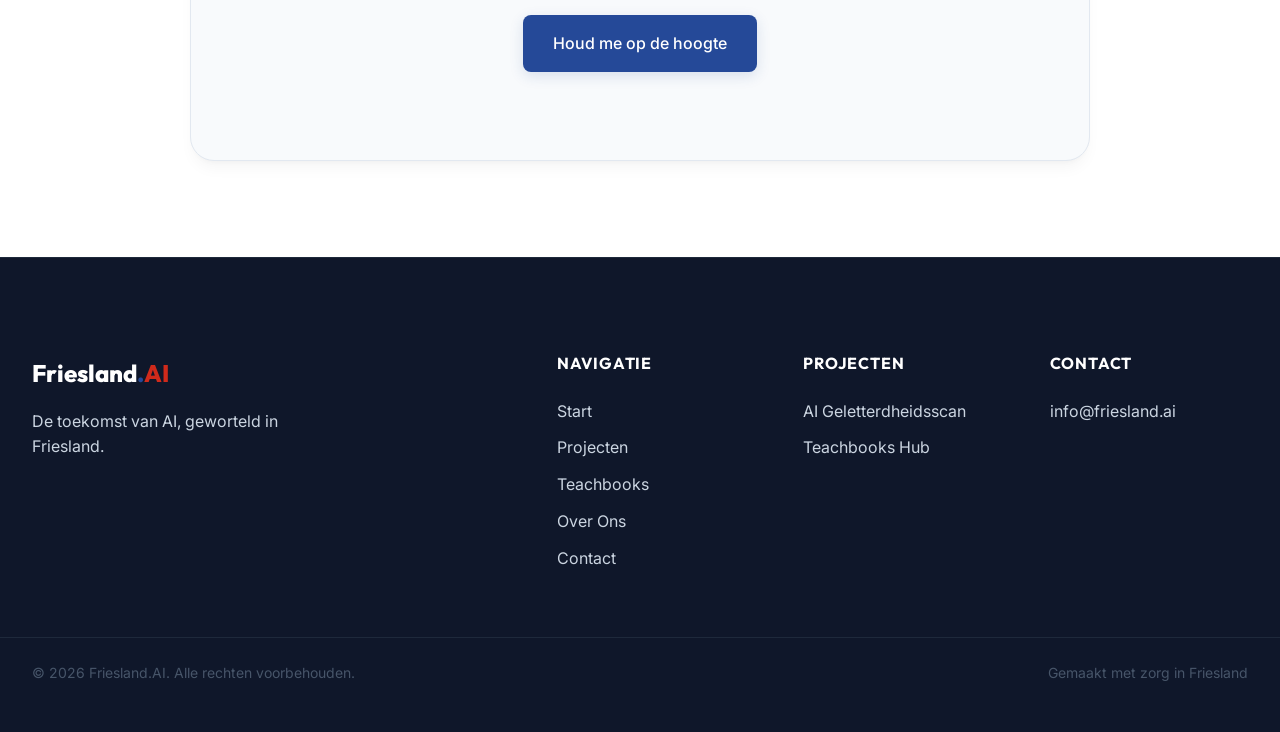
==== commit c71ea31b: "Update brand logo everywhere to the new official map logo" ====
--- a/index.html
+++ b/index.html
@@ -7,7 +7,7 @@
     <title>Friesland.AI | Bouwen aan AI-Geletterdheid</title>
     
     <!-- Favicon -->
-    <link rel="icon" type="image/png" href="assets/logo_pompebled.png">
+    <link rel="icon" type="image/png" href="assets/logo.png">
     
     <!-- Google Fonts -->
     <link rel="preconnect" href="https://fonts.googleapis.com">
@@ -26,7 +26,7 @@
     <header class="site-header">
         <div class="header-container container">
             <a href="#home" class="logo-link" aria-label="Friesland.AI home">
-                <img src="assets/logo_pompebled.png" alt="Friesland.AI Logo" class="nav-logo">
+                <img src="assets/logo.png" alt="Friesland.AI Logo" class="nav-logo">
                 <span class="logo-text">Friesland<span class="logo-dot">.</span><span class="logo-ai">AI</span></span>
             </a>
             <nav class="main-nav" aria-label="Hoofdmenu">
@@ -66,7 +66,7 @@
                 <div class="hero-visual-wrapper reveal-on-scroll delay-200">
                     <div class="hero-card">
                         <div class="hero-card-inner">
-                            <img src="assets/logo_pompebled.png" alt="Friesland.AI Pompeblêd Logo" class="hero-logo-img">
+                            <img src="assets/logo.png" alt="Friesland.AI Logo" class="hero-logo-img">
                             <div class="hero-card-glow"></div>
                         </div>
                     </div>
@@ -123,7 +123,7 @@
             <div class="about-grid">
                 <div class="about-visual-wrapper reveal-on-scroll">
                     <div class="about-card">
-                        <img src="assets/logo_map.png" alt="Friesland.AI Tech Kaart" class="about-logo-img">
+                        <img src="assets/logo.png" alt="Friesland.AI Logo" class="about-logo-img">
                         <div class="about-card-glow"></div>
                     </div>
                 </div>
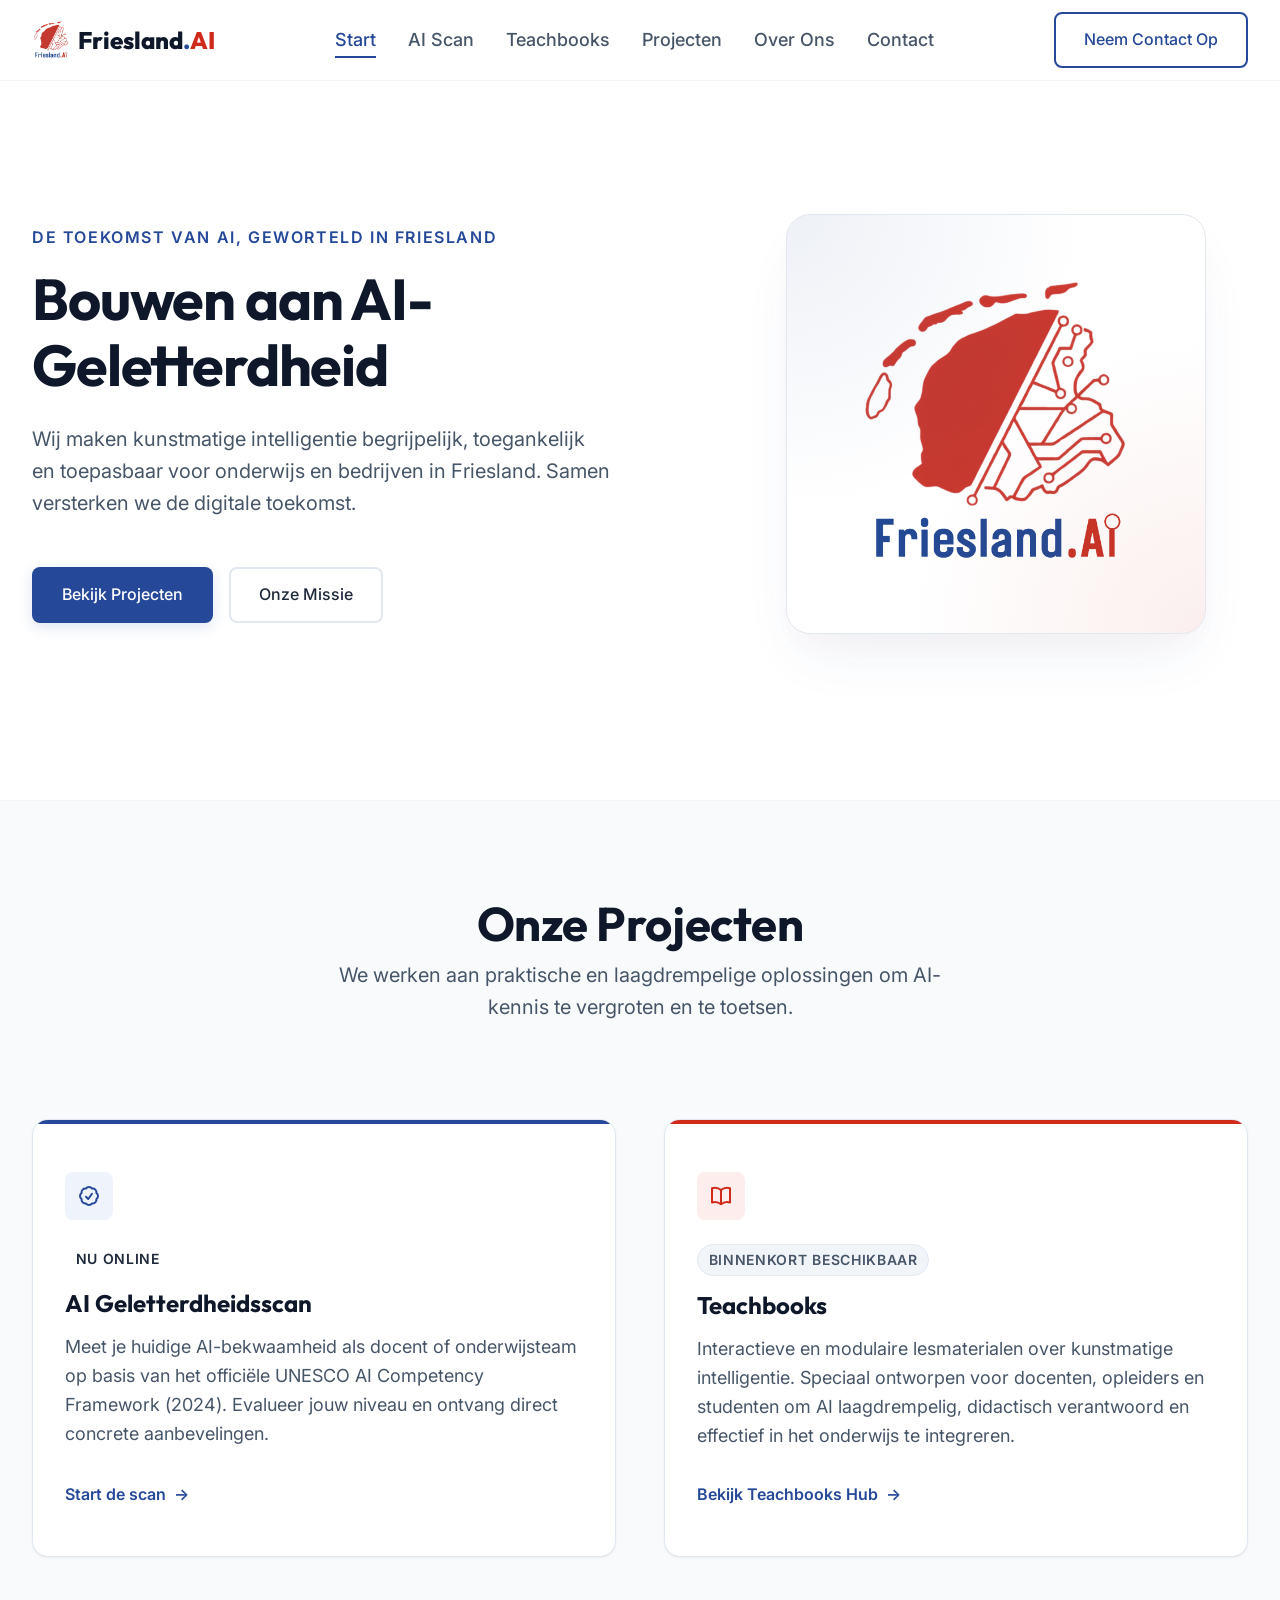
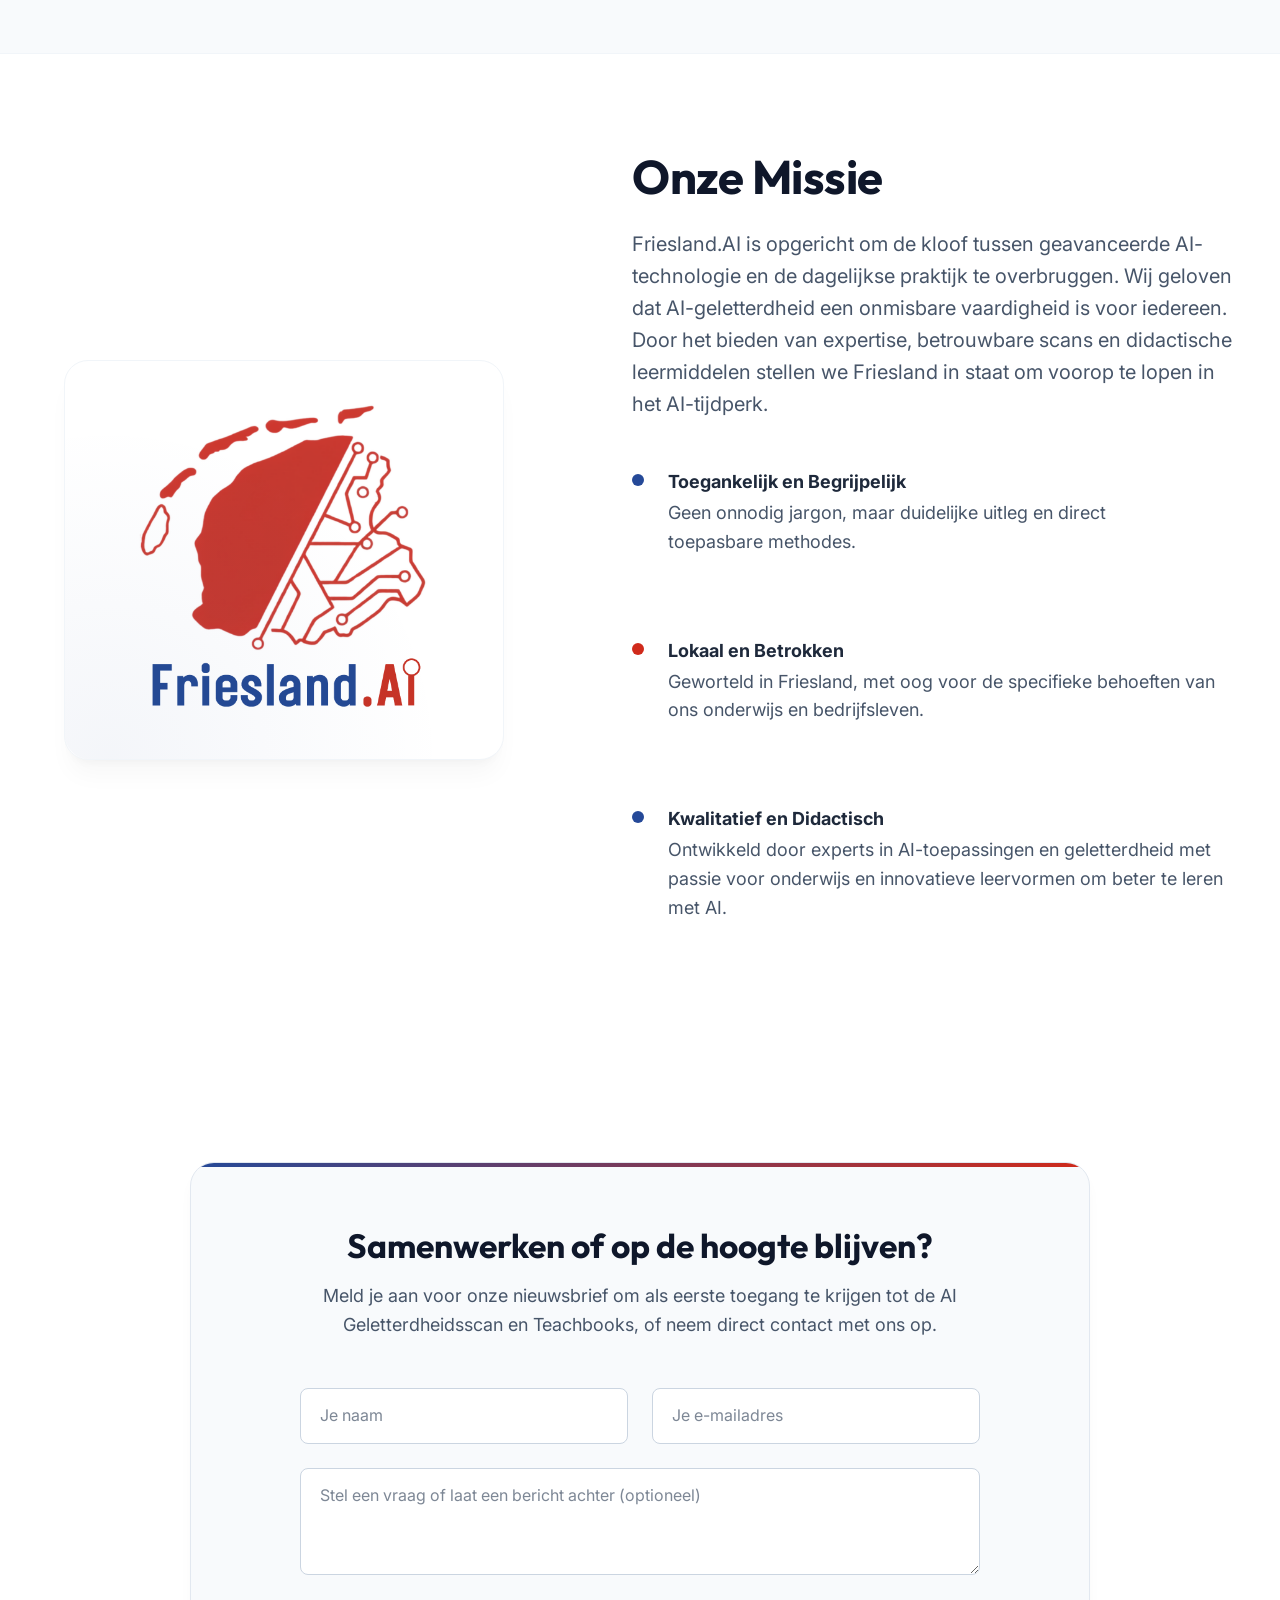
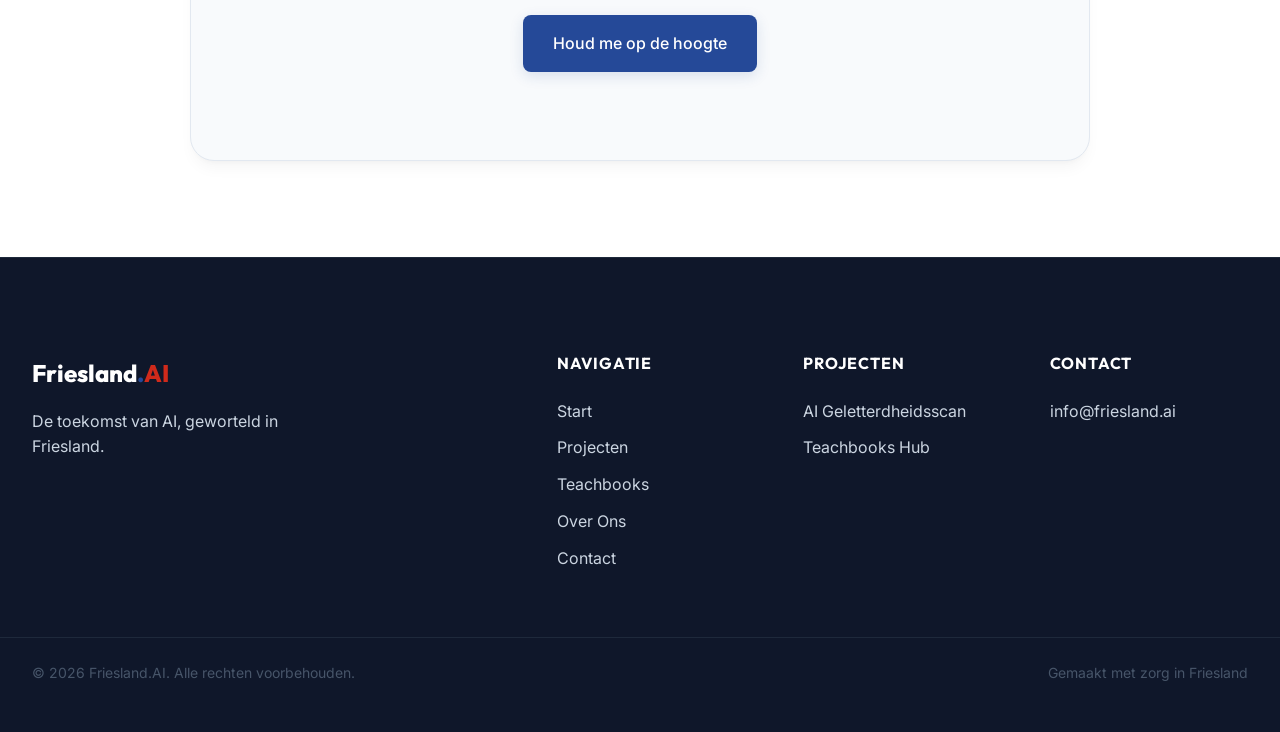
==== commit 33e05c53: "Deploy AI-Geletterdheidsscan to /scan/ with UNESCO competency framework" ====
--- a/index.html
+++ b/index.html
@@ -32,8 +32,9 @@
             <nav class="main-nav" aria-label="Hoofdmenu">
                 <ul class="nav-list">
                     <li><a href="#home" class="nav-link active">Start</a></li>
+                    <li><a href="scan/" class="nav-link">AI Scan</a></li>
+                    <li><a href="teachbooks/" class="nav-link">Teachbooks</a></li>
                     <li><a href="#projecten" class="nav-link">Projecten</a></li>
-                    <li><a href="teachbooks/" class="nav-link">Teachbooks</a></li>
                     <li><a href="#over-ons" class="nav-link">Over Ons</a></li>
                     <li><a href="#contact" class="nav-link">Contact</a></li>
                 </ul>
@@ -92,10 +93,10 @@
                                     <path stroke-linecap="round" stroke-linejoin="round" d="M9 12.75 11.25 15 15 9.75M21 12c0 1.268-.63 2.39-1.593 3.068a3.745 3.745 0 0 1-1.043 3.296 3.745 3.745 0 0 1-3.296 1.043A3.745 3.745 0 0 1 12 21c-1.268 0-2.39-.63-3.068-1.593a3.746 3.746 0 0 1-3.296-1.043 3.746 3.746 0 0 1-1.043-3.296A3.745 3.745 0 0 1 3 12c0-1.268.63-2.39 1.593-3.068a3.745 3.745 0 0 1 1.043-3.296 3.746 3.746 0 0 1 3.296-1.043A3.746 3.746 0 0 1 12 3c1.268 0 2.39.63 3.068 1.593a3.746 3.746 0 0 1 3.296 1.043 3.746 3.746 0 0 1 1.043 3.296A3.745 3.745 0 0 1 21 12Z" />
                                 </svg>
                             </div>
-                            <span class="badge badge-soon">Binnenkort beschikbaar</span>
+                            <span class="badge badge-open-source">Nu online</span>
                             <h3 class="project-title">AI Geletterdheidsscan</h3>
-                            <p class="project-description font-pretty">Meet je huidige AI-kennis en ontdek waar de kansen liggen. Deze scan helpt individuen en organisaties om op een overzichtelijke manier hun niveau van AI-geletterdheid te evalueren en direct bruikbare leersuggesties te ontvangen.</p>
-                            <a href="#contact" class="btn-text">Houd me op de hoogte <span class="arrow" aria-hidden="true">&rarr;</span></a>
+                            <p class="project-description font-pretty">Meet je huidige AI-bekwaamheid als docent of onderwijsteam op basis van het officiële UNESCO AI Competency Framework (2024). Evalueer jouw niveau en ontvang direct concrete aanbevelingen.</p>
+                            <a href="scan/" class="btn-text">Start de scan <span class="arrow" aria-hidden="true">&rarr;</span></a>
                         </div>
                     </article>
 
@@ -212,7 +213,7 @@
                 <div class="footer-nav-col">
                     <h4 class="footer-col-title">Projecten</h4>
                     <ul class="footer-list">
-                        <li><a href="#projecten">AI Geletterdheidsscan</a></li>
+                        <li><a href="scan/">AI Geletterdheidsscan</a></li>
                         <li><a href="teachbooks/">Teachbooks Hub</a></li>
                     </ul>
                 </div>
